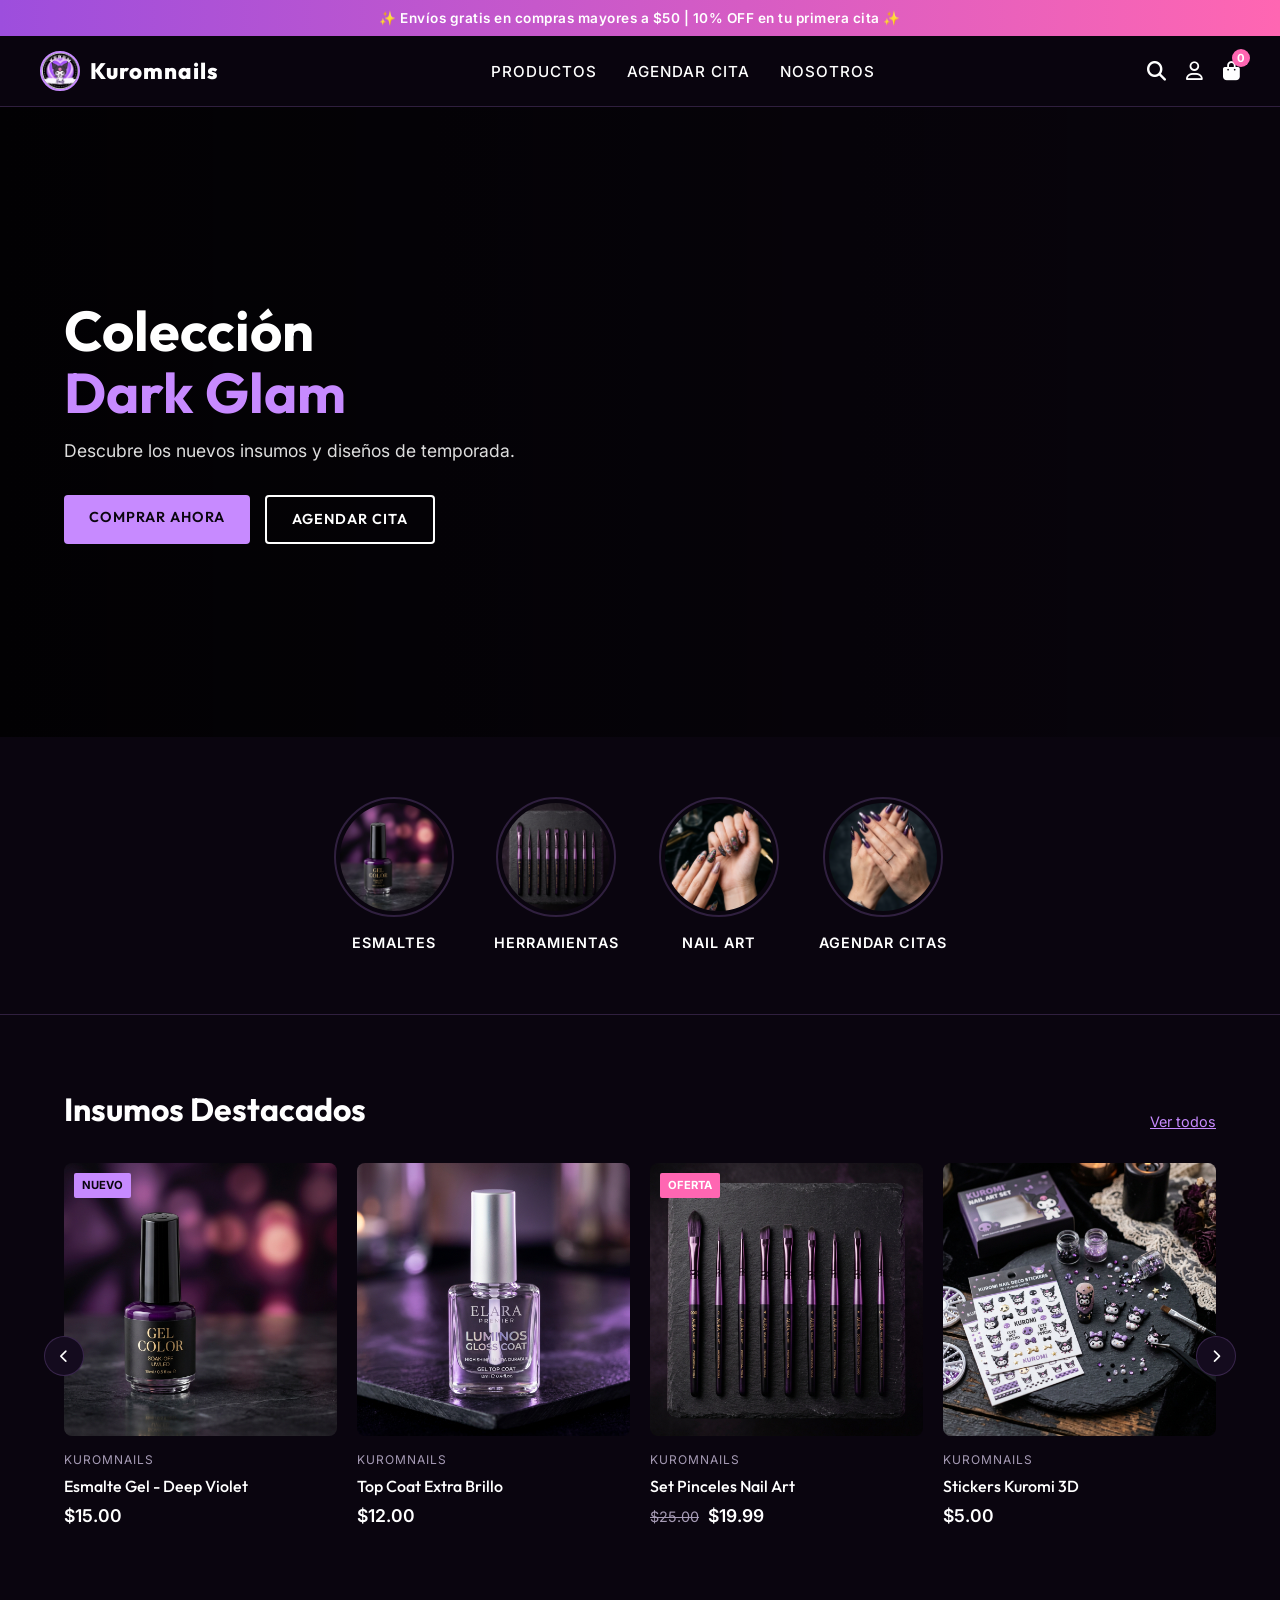
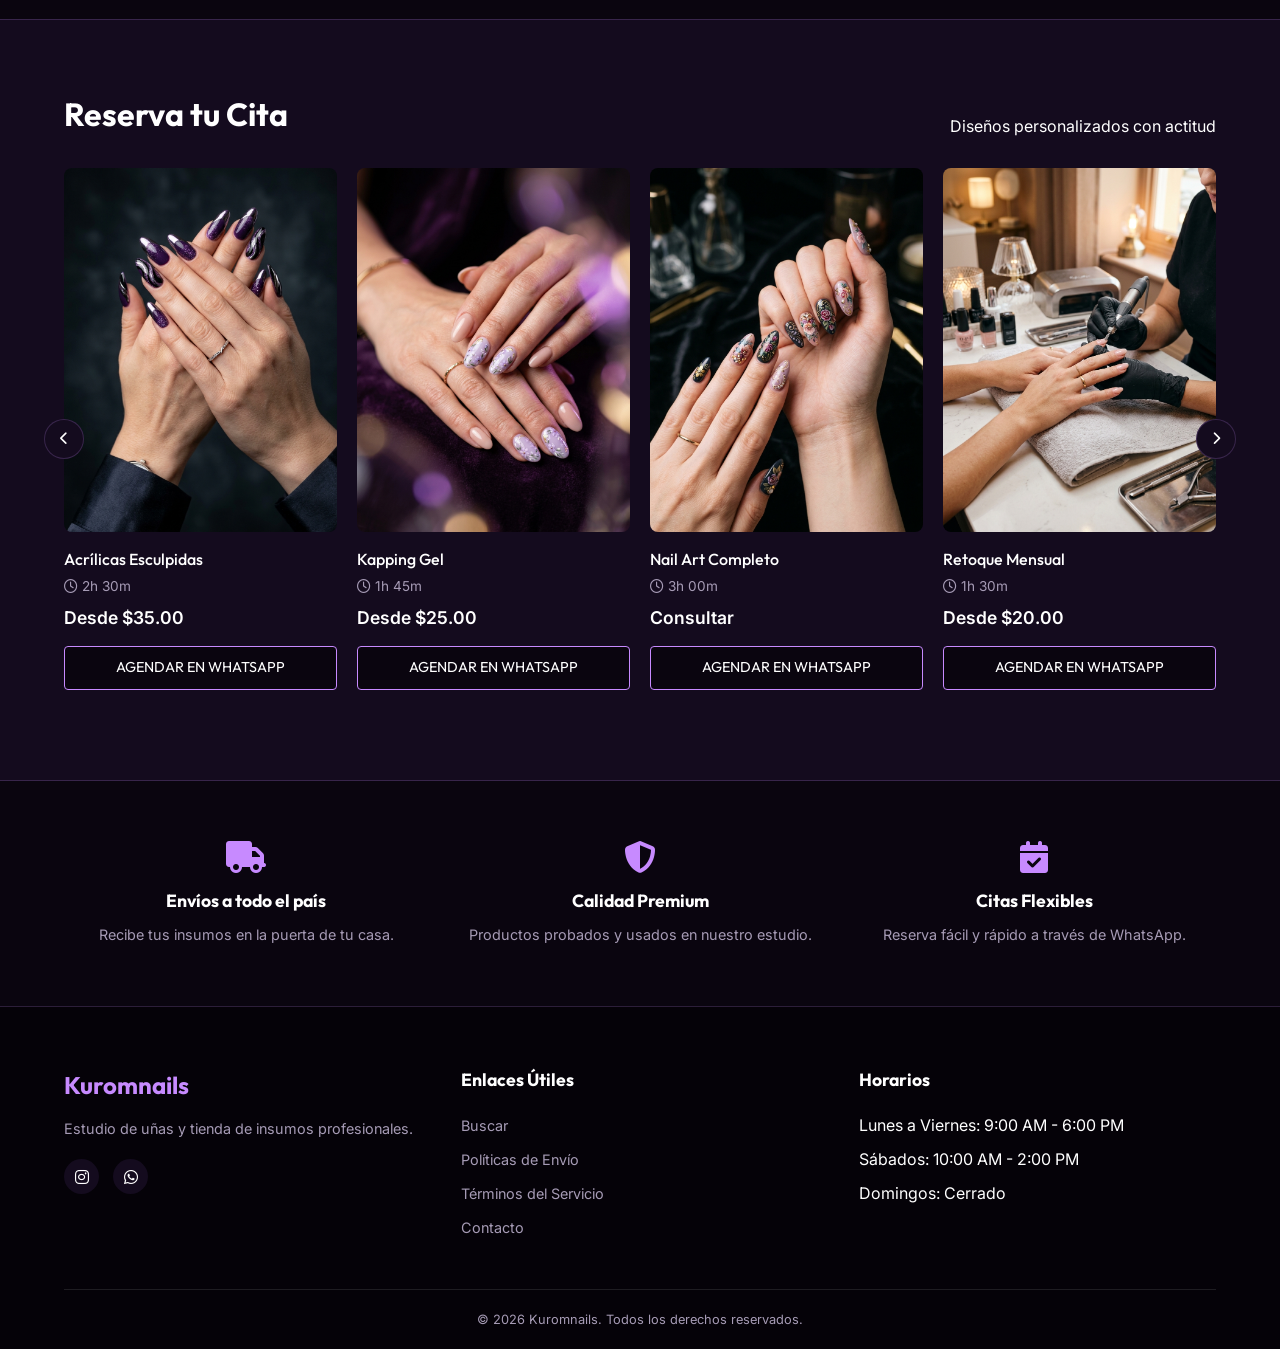
==== index.html @ 06664d61 "Overwrite with custom Kuromnails design" ====
<!DOCTYPE html>
<html lang="es">
<head>
    <meta charset="UTF-8">
    <meta name="viewport" content="width=device-width, initial-scale=1.0">
    <title>Kuromnails | Tienda y Citas</title>
    <link rel="stylesheet" href="styles.css">
    <link href="https://fonts.googleapis.com/css2?family=Outfit:wght@300;400;600;800&family=Inter:wght@400;500;700&display=swap" rel="stylesheet">
    <link rel="stylesheet" href="https://cdnjs.cloudflare.com/ajax/libs/font-awesome/6.4.0/css/all.min.css">
</head>
<body>
    <!-- Announcement Bar -->
    <div class="announcement-bar">
        <p>✨ Envíos gratis en compras mayores a $50 | 10% OFF en tu primera cita ✨</p>
    </div>

    <!-- Header -->
    <header class="ecommerce-header">
        <div class="header-left">
            <div class="menu-toggle"><i class="fas fa-bars"></i></div>
            <div class="logo-container">
                <img src="assets/logo.jpg" alt="Kuromnails Logo" class="logo-img" onerror="this.src='https://placehold.co/100x100/b677ff/000000?text=K'">
                <span class="logo-text">Kuromnails</span>
            </div>
        </div>
        
        <nav class="main-nav">
            <ul class="nav-links">
                <li><a href="index.html#productos">Productos</a></li>
                <li><a href="index.html#citas">Agendar Cita</a></li>
                <li><a href="nosotros.html">Nosotros</a></li>
            </ul>
        </nav>

        <div class="header-icons">
            <a href="#" class="icon-btn"><i class="fas fa-search"></i></a>
            <a href="#" class="icon-btn"><i class="far fa-user"></i></a>
            <a href="#" class="icon-btn cart-btn">
                <i class="fas fa-shopping-bag"></i>
                <span class="cart-count">0</span>
            </a>
        </div>
    </header>

    <!-- Hero Banner -->
    <section class="hero-banner">
        <div class="hero-content">
            <h1>Colección <br><span>Dark Glam</span></h1>
            <p>Descubre los nuevos insumos y diseños de temporada.</p>
            <div class="hero-actions">
                <a href="#productos" class="btn-primary">Comprar Ahora</a>
                <a href="#citas" class="btn-outline">Agendar Cita</a>
            </div>
        </div>
    </section>

    <!-- Categories Circles -->
    <section class="categories-section">
        <div class="categories-container">
            <div class="category-circle">
                <div class="img-wrapper">
                    <img src="assets/product_esmalte.jpg" alt="Esmaltes">
                </div>
                <span>Esmaltes</span>
            </div>
            <div class="category-circle">
                <div class="img-wrapper">
                    <img src="assets/product_pinceles.jpg" alt="Herramientas">
                </div>
                <span>Herramientas</span>
            </div>
            <div class="category-circle">
                <div class="img-wrapper">
                    <img src="assets/service_nailart.jpg" alt="Nail Art">
                </div>
                <span>Nail Art</span>
            </div>
            <div class="category-circle">
                <div class="img-wrapper">
                    <img src="assets/service_acrilicas.jpg" alt="Citas">
                </div>
                <span>Agendar Citas</span>
            </div>
        </div>
    </section>

    <!-- Products Carousel -->
    <section id="productos" class="product-section">
        <div class="section-header">
            <h2>Insumos Destacados</h2>
            <a href="#" class="view-all">Ver todos</a>
        </div>
        <div class="carousel-wrapper">
            <button class="carousel-btn prev-btn"><i class="fas fa-chevron-left"></i></button>
            <div class="product-carousel" id="prod-carousel">
                <!-- Product Card -->
                <div class="product-card">
                    <div class="product-img">
                        <span class="badge">Nuevo</span>
                        <img src="assets/product_esmalte.jpg" alt="Esmalte Gel Deep Violet">
                        <button class="quick-add"><i class="fas fa-plus"></i></button>
                    </div>
                    <div class="product-info">
                        <p class="vendor">Kuromnails</p>
                        <h3>Esmalte Gel - Deep Violet</h3>
                        <p class="price">$15.00</p>
                    </div>
                </div>
                <!-- Product Card -->
                <div class="product-card">
                    <div class="product-img">
                        <img src="assets/product_topcoat.jpg" alt="Top Coat Extra Brillo">
                        <button class="quick-add"><i class="fas fa-plus"></i></button>
                    </div>
                    <div class="product-info">
                        <p class="vendor">Kuromnails</p>
                        <h3>Top Coat Extra Brillo</h3>
                        <p class="price">$12.00</p>
                    </div>
                </div>
                <!-- Product Card -->
                <div class="product-card">
                    <div class="product-img">
                        <span class="badge sale">Oferta</span>
                        <img src="assets/product_pinceles.jpg" alt="Set Pinceles Nail Art">
                        <button class="quick-add"><i class="fas fa-plus"></i></button>
                    </div>
                    <div class="product-info">
                        <p class="vendor">Kuromnails</p>
                        <h3>Set Pinceles Nail Art</h3>
                        <p class="price"><span class="old-price">$25.00</span> $19.99</p>
                    </div>
                </div>
                <!-- Product Card -->
                <div class="product-card">
                    <div class="product-img">
                        <img src="assets/product_stickers.jpg" alt="Stickers Kuromi 3D">
                        <button class="quick-add"><i class="fas fa-plus"></i></button>
                    </div>
                    <div class="product-info">
                        <p class="vendor">Kuromnails</p>
                        <h3>Stickers Kuromi 3D</h3>
                        <p class="price">$5.00</p>
                    </div>
                </div>
            </div>
            <button class="carousel-btn next-btn"><i class="fas fa-chevron-right"></i></button>
        </div>
    </section>

    <!-- Appointments Carousel -->
    <section id="citas" class="product-section appointments">
        <div class="section-header">
            <h2>Reserva tu Cita</h2>
            <p>Diseños personalizados con actitud</p>
        </div>
        <div class="carousel-wrapper">
            <button class="carousel-btn prev-btn"><i class="fas fa-chevron-left"></i></button>
            <div class="product-carousel" id="appt-carousel">
                <!-- Appointment Card -->
                <div class="product-card appt-card">
                    <div class="product-img">
                        <img src="assets/service_acrilicas.jpg" alt="Acrílicas Esculpidas">
                    </div>
                    <div class="product-info">
                        <h3>Acrílicas Esculpidas</h3>
                        <p class="time"><i class="far fa-clock"></i> 2h 30m</p>
                        <p class="price">Desde $35.00</p>
                        <a href="https://wa.me/584124077501" target="_blank" class="btn-block">Agendar en WhatsApp</a>
                    </div>
                </div>
                <!-- Appointment Card -->
                <div class="product-card appt-card">
                    <div class="product-img">
                        <img src="assets/service_kapping.jpg" alt="Kapping Gel">
                    </div>
                    <div class="product-info">
                        <h3>Kapping Gel</h3>
                        <p class="time"><i class="far fa-clock"></i> 1h 45m</p>
                        <p class="price">Desde $25.00</p>
                        <a href="https://wa.me/584124077501" target="_blank" class="btn-block">Agendar en WhatsApp</a>
                    </div>
                </div>
                <!-- Appointment Card -->
                <div class="product-card appt-card">
                    <div class="product-img">
                        <img src="assets/service_nailart.jpg" alt="Nail Art Completo">
                    </div>
                    <div class="product-info">
                        <h3>Nail Art Completo</h3>
                        <p class="time"><i class="far fa-clock"></i> 3h 00m</p>
                        <p class="price">Consultar</p>
                        <a href="https://wa.me/584124077501" target="_blank" class="btn-block">Agendar en WhatsApp</a>
                    </div>
                </div>
                 <!-- Appointment Card -->
                 <div class="product-card appt-card">
                    <div class="product-img">
                        <img src="assets/service_retoque.jpg" alt="Retoque Mensual">
                    </div>
                    <div class="product-info">
                        <h3>Retoque Mensual</h3>
                        <p class="time"><i class="far fa-clock"></i> 1h 30m</p>
                        <p class="price">Desde $20.00</p>
                        <a href="https://wa.me/584124077501" target="_blank" class="btn-block">Agendar en WhatsApp</a>
                    </div>
                </div>
            </div>
            <button class="carousel-btn next-btn"><i class="fas fa-chevron-right"></i></button>
        </div>
    </section>

    <!-- Info Banner -->
    <section id="nosotros" class="info-banner">
        <div class="info-container">
            <div class="info-box">
                <i class="fas fa-truck"></i>
                <h3>Envíos a todo el país</h3>
                <p>Recibe tus insumos en la puerta de tu casa.</p>
            </div>
            <div class="info-box">
                <i class="fas fa-shield-alt"></i>
                <h3>Calidad Premium</h3>
                <p>Productos probados y usados en nuestro estudio.</p>
            </div>
            <div class="info-box">
                <i class="fas fa-calendar-check"></i>
                <h3>Citas Flexibles</h3>
                <p>Reserva fácil y rápido a través de WhatsApp.</p>
            </div>
        </div>
    </section>

    <!-- Footer -->
    <footer class="ecommerce-footer">
        <div class="footer-top">
            <div class="footer-brand">
                <h3>Kuromnails</h3>
                <p>Estudio de uñas y tienda de insumos profesionales.</p>
                <div class="social-icons">
                    <a href="https://www.instagram.com/kuromnails?igsh=YnVna3FvNjR5anVu" target="_blank"><i class="fab fa-instagram"></i></a>
                    <a href="https://wa.me/584124077501" target="_blank"><i class="fab fa-whatsapp"></i></a>
                </div>
            </div>
            <div class="footer-links">
                <h4>Enlaces Útiles</h4>
                <ul>
                    <li><a href="buscar.html">Buscar</a></li>
                    <li><a href="politicas.html">Políticas de Envío</a></li>
                    <li><a href="terminos.html">Términos del Servicio</a></li>
                    <li><a href="contacto.html">Contacto</a></li>
                </ul>
            </div>
            <div class="footer-links">
                <h4>Horarios</h4>
                <ul>
                    <li>Lunes a Viernes: 9:00 AM - 6:00 PM</li>
                    <li>Sábados: 10:00 AM - 2:00 PM</li>
                    <li>Domingos: Cerrado</li>
                </ul>
            </div>
        </div>
        <div class="footer-bottom">
            <p>&copy; 2026 Kuromnails. Todos los derechos reservados.</p>
        </div>
    </footer>

    <script src="script.js"></script>
</body>
</html>
---- styles.css ----
:root {
    --bg-dark: #0a050f;
    --bg-surface: #140b1e;
    --primary-purple: #c78aff;
    --secondary-purple: #9d4edd;
    --accent-pink: #ff66b2;
    --text-light: #ffffff;
    --text-muted: #a69bb5;
    --border-color: rgba(199, 138, 255, 0.2);
}

* { margin: 0; padding: 0; box-sizing: border-box; }

body {
    font-family: 'Inter', sans-serif;
    background-color: var(--bg-dark);
    color: var(--text-light);
    line-height: 1.5;
}

h1, h2, h3, h4, .logo-text, .btn-primary, .btn-outline, .btn-block {
    font-family: 'Outfit', sans-serif;
}

a { text-decoration: none; color: inherit; }

/* Announcement Bar */
.announcement-bar {
    background: linear-gradient(90deg, var(--secondary-purple), var(--accent-pink));
    color: white;
    text-align: center;
    padding: 8px 10px;
    font-size: 0.85rem;
    font-weight: 600;
    letter-spacing: 0.5px;
}

/* Header */
.ecommerce-header {
    display: flex;
    justify-content: space-between;
    align-items: center;
    padding: 15px 40px;
    background-color: rgba(10, 5, 15, 0.95);
    border-bottom: 1px solid var(--border-color);
    position: sticky;
    top: 0;
    z-index: 1000;
    backdrop-filter: blur(10px);
}

.header-left {
    display: flex;
    align-items: center;
    gap: 15px;
}

.menu-toggle {
    display: none;
    font-size: 1.2rem;
    cursor: pointer;
}

.logo-container {
    display: flex;
    align-items: center;
    gap: 10px;
}

.logo-img {
    width: 40px;
    height: 40px;
    border-radius: 50%;
    border: 2px solid var(--primary-purple);
}

.logo-text {
    font-size: 1.4rem;
    font-weight: 800;
    letter-spacing: 1px;
}

.main-nav .nav-links {
    display: flex;
    list-style: none;
    gap: 30px;
}

.nav-links a {
    font-size: 0.95rem;
    font-weight: 500;
    text-transform: uppercase;
    letter-spacing: 1px;
    transition: color 0.3s;
}

.nav-links a:hover {
    color: var(--primary-purple);
}

.header-icons {
    display: flex;
    gap: 20px;
}

.icon-btn {
    font-size: 1.2rem;
    position: relative;
    transition: color 0.3s;
}

.icon-btn:hover { color: var(--primary-purple); }

.cart-btn .cart-count {
    position: absolute;
    top: -8px;
    right: -10px;
    background-color: var(--accent-pink);
    color: white;
    font-size: 0.7rem;
    font-weight: bold;
    width: 18px;
    height: 18px;
    border-radius: 50%;
    display: flex;
    align-items: center;
    justify-content: center;
}

/* Hero Banner */
.hero-banner {
    height: 70vh;
    min-height: 500px;
    background: url('https://placehold.co/1920x1080/0f0a17/b677ff?text=Hero+Background') center/cover no-repeat;
    position: relative;
    display: flex;
    align-items: center;
    padding: 0 5%;
}

.hero-banner::before {
    content: '';
    position: absolute;
    inset: 0;
    background: linear-gradient(to right, rgba(0,0,0,0.8) 0%, rgba(0,0,0,0.2) 100%);
}

.hero-content {
    position: relative;
    z-index: 1;
    max-width: 500px;
}

.hero-content h1 {
    font-size: 3.5rem;
    line-height: 1.1;
    margin-bottom: 15px;
}

.hero-content h1 span { color: var(--primary-purple); }

.hero-content p {
    font-size: 1.1rem;
    color: #ddd;
    margin-bottom: 30px;
}

.hero-actions {
    display: flex;
    gap: 15px;
}

.btn-primary, .btn-outline {
    padding: 12px 25px;
    border-radius: 4px;
    font-weight: 600;
    text-transform: uppercase;
    letter-spacing: 1px;
    font-size: 0.9rem;
    transition: all 0.3s;
    cursor: pointer;
}

.btn-primary {
    background-color: var(--primary-purple);
    color: var(--bg-dark);
    border: none;
}

.btn-primary:hover { background-color: var(--text-light); }

.btn-outline {
    background-color: transparent;
    border: 2px solid var(--text-light);
    color: var(--text-light);
}

.btn-outline:hover {
    background-color: var(--text-light);
    color: var(--bg-dark);
}

/* Category Circles */
.categories-section {
    padding: 60px 20px;
    border-bottom: 1px solid var(--border-color);
}

.categories-container {
    display: flex;
    justify-content: center;
    gap: 40px;
    flex-wrap: wrap;
    max-width: 1200px;
    margin: 0 auto;
}

.category-circle {
    display: flex;
    flex-direction: column;
    align-items: center;
    gap: 15px;
    cursor: pointer;
    transition: transform 0.3s;
}

.category-circle:hover { transform: translateY(-5px); }

.category-circle .img-wrapper {
    width: 120px;
    height: 120px;
    border-radius: 50%;
    overflow: hidden;
    border: 2px solid var(--border-color);
    padding: 4px;
}

.category-circle img {
    width: 100%;
    height: 100%;
    object-fit: cover;
    border-radius: 50%;
}

.category-circle span {
    font-weight: 600;
    font-size: 0.9rem;
    text-transform: uppercase;
    letter-spacing: 1px;
}

/* Product Section (Carousel) */
.product-section {
    padding: 70px 5%;
    max-width: 1400px;
    margin: 0 auto;
}

.section-header {
    display: flex;
    justify-content: space-between;
    align-items: flex-end;
    margin-bottom: 30px;
}

.section-header h2 {
    font-size: 2rem;
    font-weight: 700;
}

.section-header .view-all {
    text-decoration: underline;
    font-size: 0.9rem;
    color: var(--primary-purple);
}

.carousel-wrapper {
    position: relative;
    display: flex;
    align-items: center;
}

.carousel-btn {
    background: var(--bg-surface);
    border: 1px solid var(--border-color);
    color: white;
    width: 40px;
    height: 40px;
    border-radius: 50%;
    display: flex;
    align-items: center;
    justify-content: center;
    cursor: pointer;
    position: absolute;
    z-index: 10;
    transition: all 0.3s;
}

.carousel-btn:hover { background: var(--primary-purple); }
.prev-btn { left: -20px; }
.next-btn { right: -20px; }

.product-carousel {
    display: flex;
    overflow-x: auto;
    scroll-behavior: smooth;
    gap: 20px;
    padding-bottom: 20px;
    scrollbar-width: none;
}
.product-carousel::-webkit-scrollbar { display: none; }

.product-card {
    flex: 0 0 calc(25% - 15px);
    min-width: 250px;
    display: flex;
    flex-direction: column;
}

.product-img {
    position: relative;
    background-color: var(--bg-surface);
    border-radius: 8px;
    overflow: hidden;
    aspect-ratio: 1;
    margin-bottom: 15px;
}

.product-img img {
    width: 100%;
    height: 100%;
    object-fit: cover;
    transition: transform 0.5s;
}

.product-card:hover .product-img img { transform: scale(1.05); }

.badge {
    position: absolute;
    top: 10px;
    left: 10px;
    background: var(--primary-purple);
    color: var(--bg-dark);
    padding: 4px 8px;
    font-size: 0.7rem;
    font-weight: bold;
    text-transform: uppercase;
    border-radius: 2px;
    z-index: 2;
}
.badge.sale { background: var(--accent-pink); color: white; }

.quick-add {
    position: absolute;
    bottom: 10px;
    right: 10px;
    width: 35px;
    height: 35px;
    border-radius: 50%;
    border: none;
    background: white;
    color: black;
    font-size: 1rem;
    cursor: pointer;
    opacity: 0;
    transform: translateY(10px);
    transition: all 0.3s;
}

.product-card:hover .quick-add {
    opacity: 1;
    transform: translateY(0);
}

.quick-add:hover { background: var(--primary-purple); color: white; }

.product-info h3 {
    font-size: 1rem;
    font-weight: 500;
    margin-bottom: 5px;
}

.product-info .vendor {
    font-size: 0.75rem;
    color: var(--text-muted);
    text-transform: uppercase;
    letter-spacing: 1px;
    margin-bottom: 5px;
}

.product-info .price {
    font-weight: 600;
    font-size: 1.1rem;
}

.old-price {
    text-decoration: line-through;
    color: var(--text-muted);
    font-size: 0.9rem;
    margin-right: 5px;
    font-weight: normal;
}

/* Appointments Special Card */
.appointments {
    background-color: var(--bg-surface);
    border-top: 1px solid var(--border-color);
    border-bottom: 1px solid var(--border-color);
}

.appt-card .product-img { aspect-ratio: 3/4; }
.appt-card .time { font-size: 0.85rem; color: var(--text-muted); margin-bottom: 8px; }
.btn-block {
    display: block;
    width: 100%;
    text-align: center;
    background: var(--bg-dark);
    border: 1px solid var(--primary-purple);
    color: var(--text-light);
    padding: 10px;
    margin-top: 15px;
    border-radius: 4px;
    font-size: 0.9rem;
    text-transform: uppercase;
    transition: all 0.3s;
}
.btn-block:hover { background: var(--primary-purple); color: var(--bg-dark); }

/* Info Banner */
.info-banner {
    padding: 60px 5%;
}

.info-container {
    display: flex;
    justify-content: space-between;
    max-width: 1200px;
    margin: 0 auto;
    flex-wrap: wrap;
    gap: 30px;
}

.info-box {
    flex: 1;
    min-width: 250px;
    text-align: center;
}

.info-box i {
    font-size: 2rem;
    color: var(--primary-purple);
    margin-bottom: 15px;
}

.info-box h3 { font-size: 1.1rem; margin-bottom: 10px; }
.info-box p { color: var(--text-muted); font-size: 0.9rem; }

/* Footer */
.ecommerce-footer {
    background-color: #050208;
    padding: 60px 5% 20px;
    border-top: 1px solid var(--border-color);
}

.footer-top {
    display: flex;
    justify-content: space-between;
    flex-wrap: wrap;
    gap: 40px;
    max-width: 1400px;
    margin: 0 auto 40px;
}

.footer-brand { flex: 1; min-width: 250px; }
.footer-brand h3 { font-size: 1.5rem; color: var(--primary-purple); margin-bottom: 15px; }
.footer-brand p { color: var(--text-muted); font-size: 0.9rem; margin-bottom: 20px; }

.social-icons a {
    display: inline-flex;
    align-items: center;
    justify-content: center;
    width: 35px;
    height: 35px;
    border-radius: 50%;
    background: var(--bg-surface);
    margin-right: 10px;
    transition: background 0.3s;
}
.social-icons a:hover { background: var(--primary-purple); color: #000; }

.footer-links { flex: 1; min-width: 200px; }
.footer-links h4, .footer-newsletter h4 {
    font-size: 1.1rem;
    margin-bottom: 20px;
}
.footer-links ul { list-style: none; }
.footer-links li { margin-bottom: 10px; }
.footer-links a { color: var(--text-muted); font-size: 0.9rem; transition: color 0.3s; }
.footer-links a:hover { color: var(--primary-purple); }

.footer-newsletter { flex: 1; min-width: 300px; }
.footer-newsletter p { color: var(--text-muted); font-size: 0.9rem; margin-bottom: 15px; }

.newsletter-form {
    display: flex;
    border-bottom: 1px solid var(--text-muted);
    padding-bottom: 5px;
}
.newsletter-form input {
    background: transparent;
    border: none;
    color: white;
    flex: 1;
    outline: none;
}
.newsletter-form button {
    background: transparent;
    border: none;
    color: var(--text-light);
    cursor: pointer;
}

.footer-bottom {
    text-align: center;
    color: var(--text-muted);
    font-size: 0.8rem;
    padding-top: 20px;
    border-top: 1px solid rgba(255,255,255,0.1);
}

/* Responsive */
@media (max-width: 900px) {
    .main-nav { display: none; }
    .menu-toggle { display: block; }
    .header-left { gap: 20px; }
    .product-card { flex: 0 0 calc(50% - 10px); }
    .hero-content h1 { font-size: 2.5rem; }
    .category-circle .img-wrapper { width: 90px; height: 90px; }
}
@media (max-width: 500px) {
    .product-card { flex: 0 0 80%; }
}
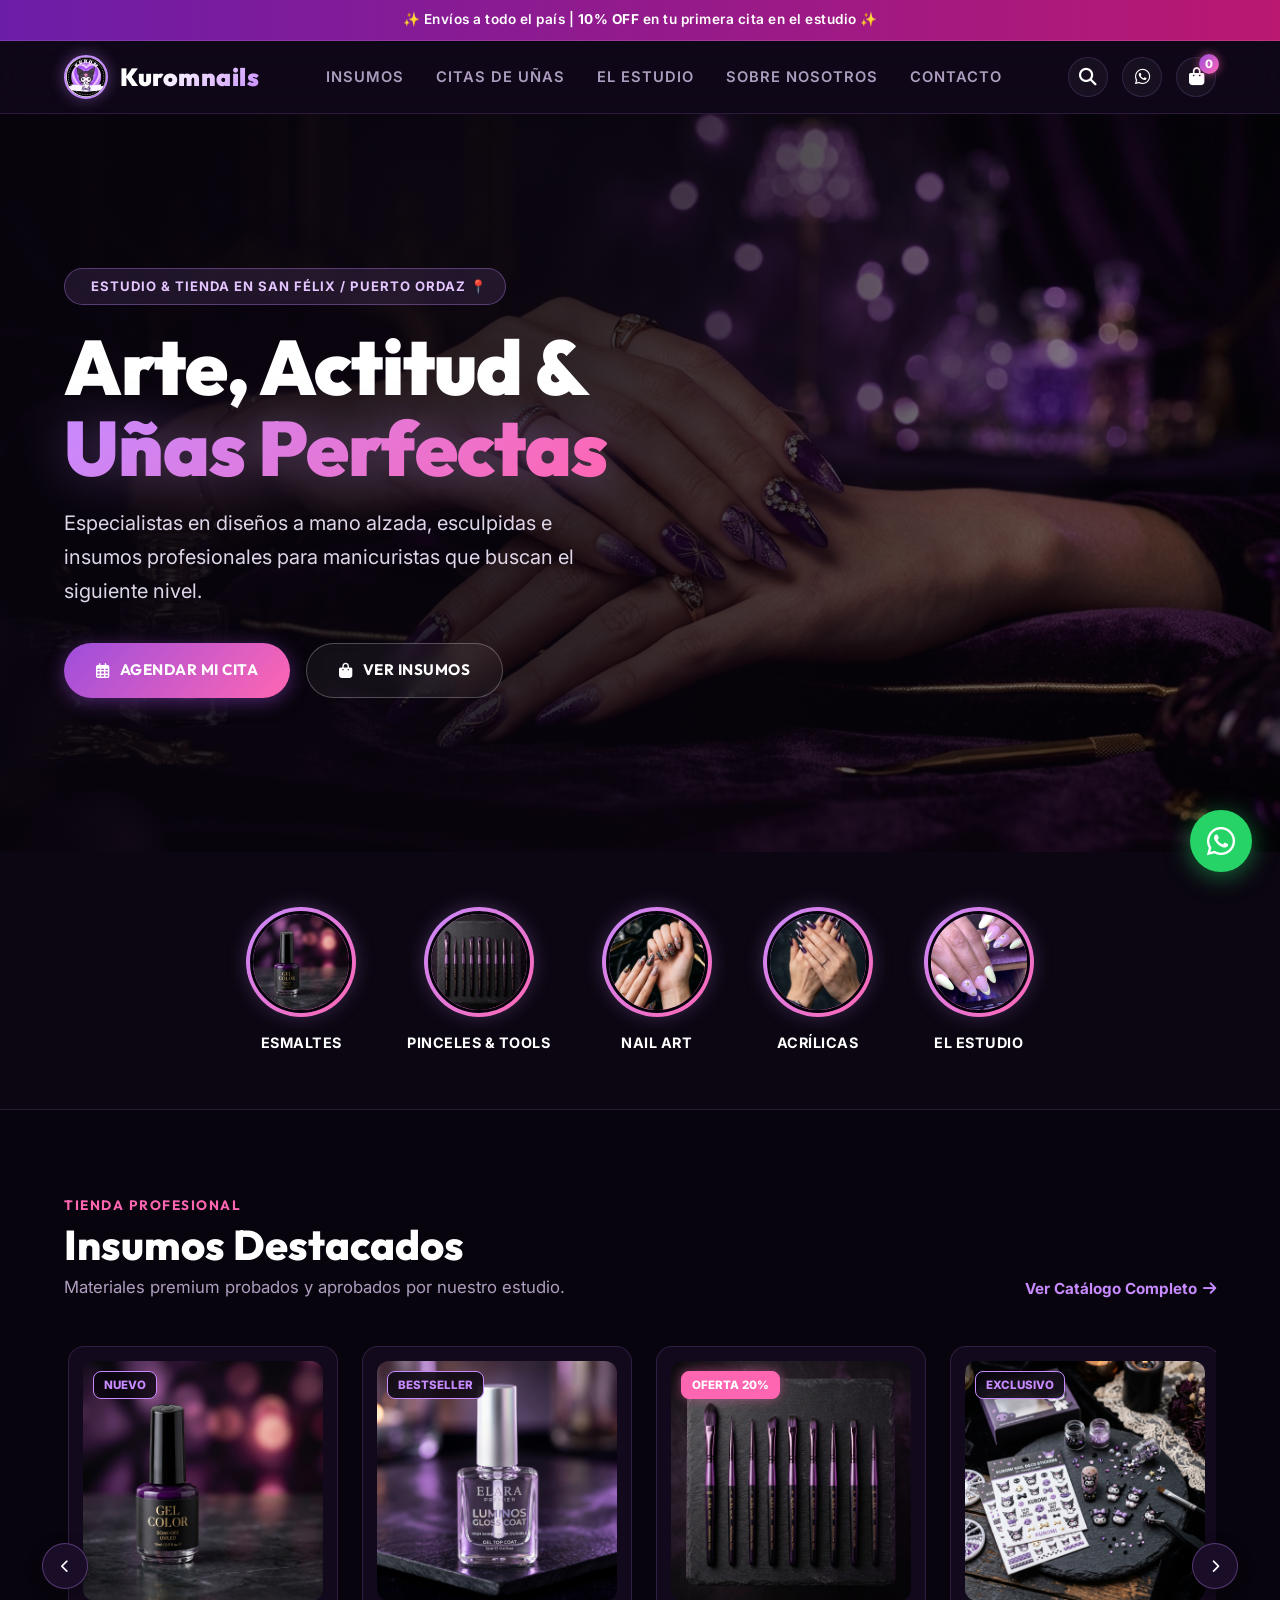
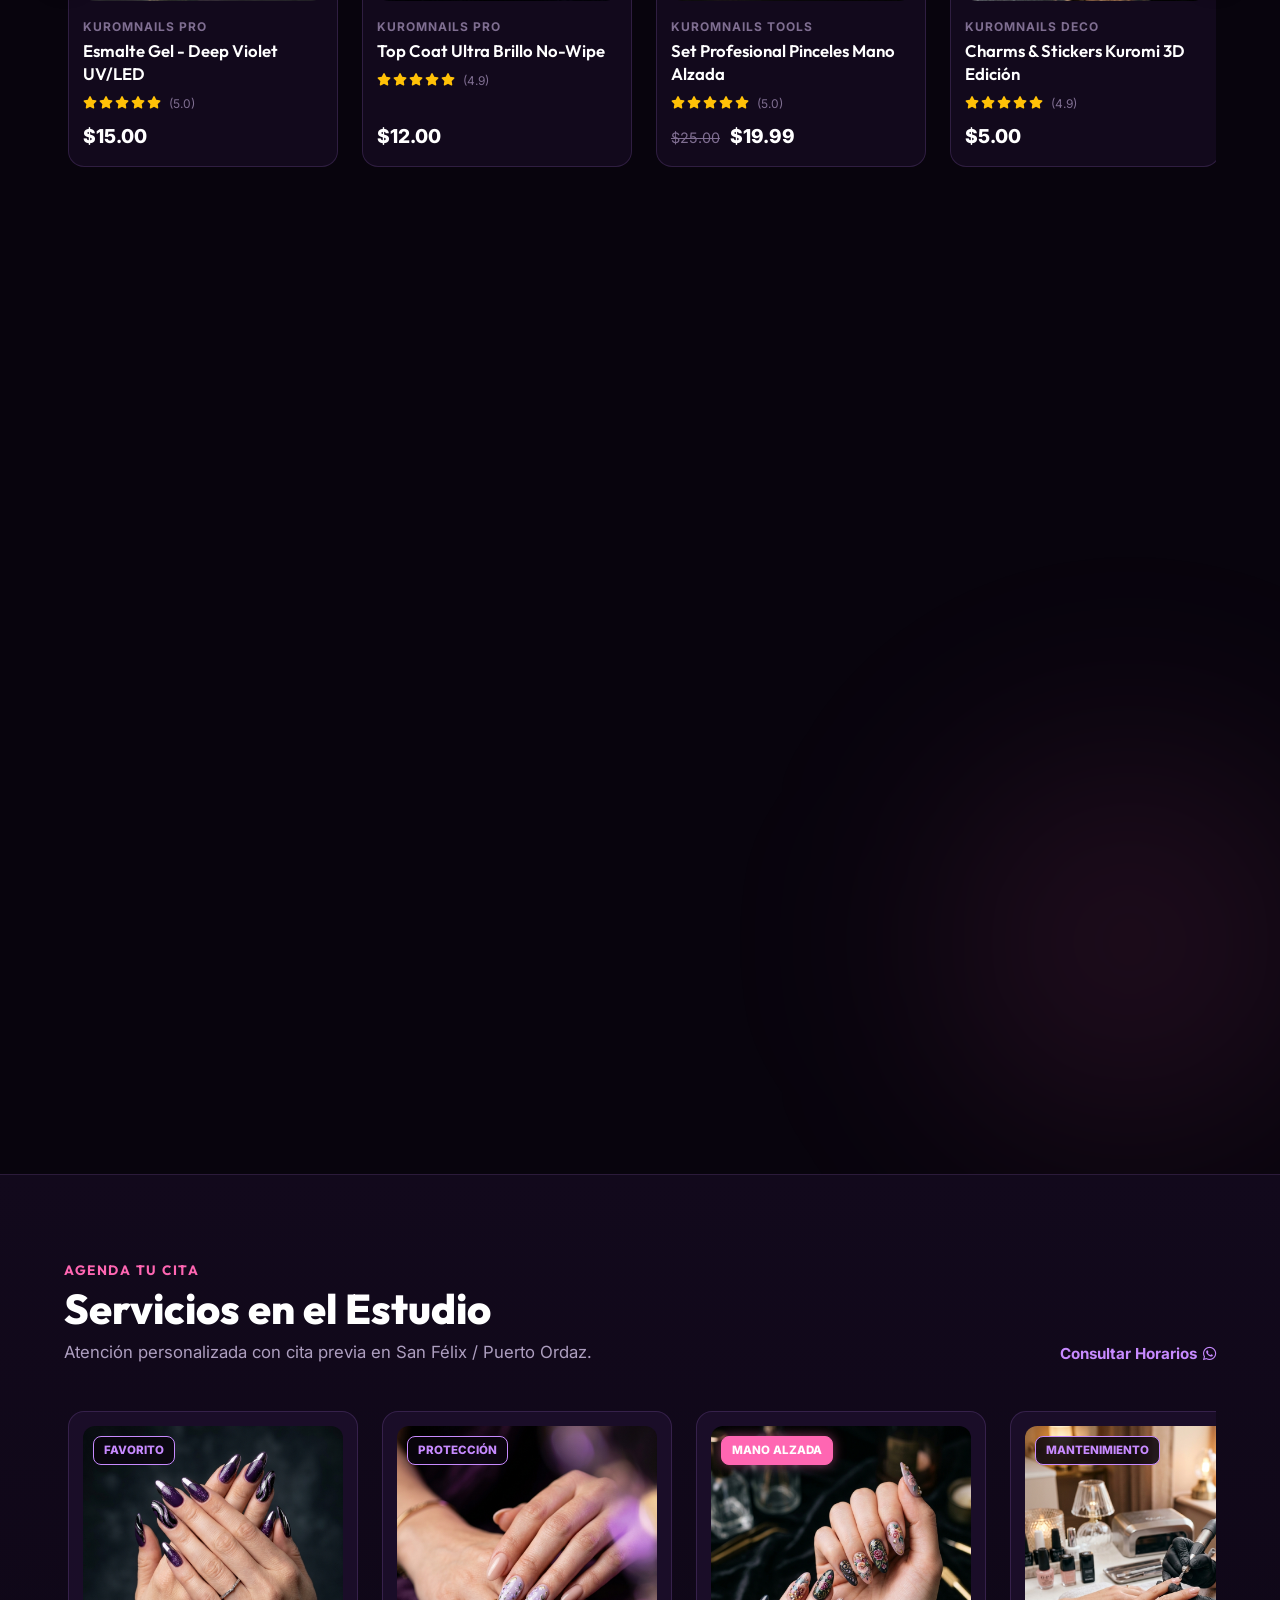
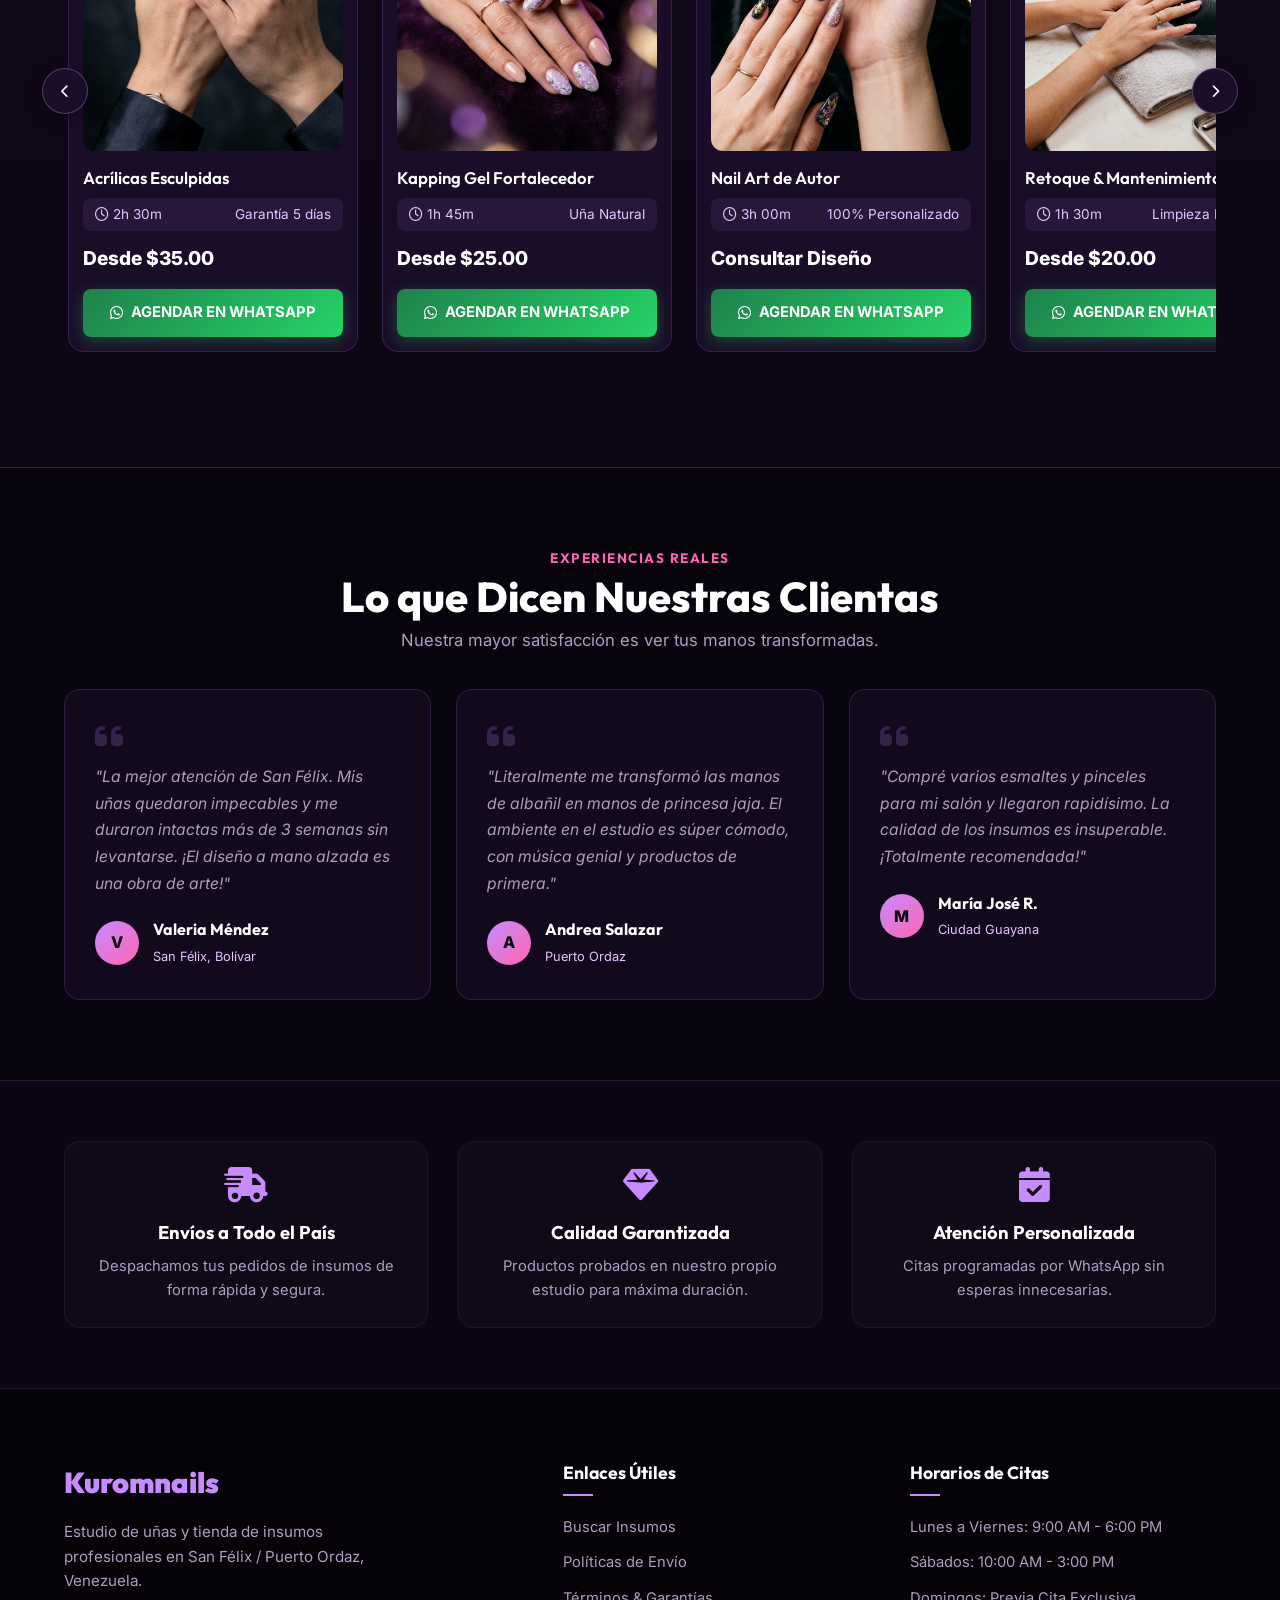
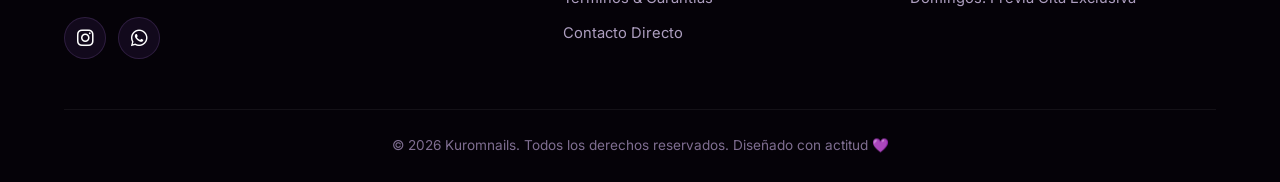
==== commit 1367a137: "feat: apply web-design-pro aesthetic redesign" ====
--- a/index.html
+++ b/index.html
@@ -3,230 +3,421 @@
 <head>
     <meta charset="UTF-8">
     <meta name="viewport" content="width=device-width, initial-scale=1.0">
-    <title>Kuromnails | Tienda y Citas</title>
+    <title>Kuromnails | Estudio de Uñas & Tienda de Insumos</title>
+    <meta name="description" content="Estudio de uñas profesional y tienda de insumos en San Félix / Puerto Ordaz. Diseños a mano alzada, acrílicas, kapping y más.">
     <link rel="stylesheet" href="styles.css">
-    <link href="https://fonts.googleapis.com/css2?family=Outfit:wght@300;400;600;800&family=Inter:wght@400;500;700&display=swap" rel="stylesheet">
+    <link rel="preconnect" href="https://fonts.googleapis.com">
+    <link rel="preconnect" href="https://fonts.gstatic.com" crossorigin>
+    <link href="https://fonts.googleapis.com/css2?family=Outfit:wght@300;400;600;700;800;900&family=Inter:wght@400;500;600;700&display=swap" rel="stylesheet">
     <link rel="stylesheet" href="https://cdnjs.cloudflare.com/ajax/libs/font-awesome/6.4.0/css/all.min.css">
 </head>
 <body>
+
+    <!-- Luces Ambientales -->
+    <div class="ambient-glow-1"></div>
+    <div class="ambient-glow-2"></div>
+
     <!-- Announcement Bar -->
     <div class="announcement-bar">
-        <p>✨ Envíos gratis en compras mayores a $50 | 10% OFF en tu primera cita ✨</p>
+        <span>✨ Envíos a todo el país | <strong>10% OFF</strong> en tu primera cita en el estudio ✨</span>
     </div>
 
     <!-- Header -->
     <header class="ecommerce-header">
         <div class="header-left">
-            <div class="menu-toggle"><i class="fas fa-bars"></i></div>
+            <div class="menu-toggle" id="menu-toggle" aria-label="Abrir menú">
+                <i class="fas fa-bars"></i>
+            </div>
             <div class="logo-container">
-                <img src="assets/logo.jpg" alt="Kuromnails Logo" class="logo-img" onerror="this.src='https://placehold.co/100x100/b677ff/000000?text=K'">
-                <span class="logo-text">Kuromnails</span>
+                <a href="index.html" style="display:flex;align-items:center;gap:12px;">
+                    <img src="assets/logo.jpg" alt="Kuromnails Logo" class="logo-img" onerror="this.src='https://placehold.co/100x100/b677ff/000000?text=K'">
+                    <span class="logo-text">Kuromnails</span>
+                </a>
             </div>
         </div>
         
-        <nav class="main-nav">
+        <nav class="main-nav" id="main-nav">
             <ul class="nav-links">
-                <li><a href="index.html#productos">Productos</a></li>
-                <li><a href="index.html#citas">Agendar Cita</a></li>
-                <li><a href="nosotros.html">Nosotros</a></li>
+                <li><a href="#productos">Insumos</a></li>
+                <li><a href="#citas">Citas de Uñas</a></li>
+                <li><a href="#experiencia">El Estudio</a></li>
+                <li><a href="nosotros.html">Sobre Nosotros</a></li>
+                <li><a href="contacto.html">Contacto</a></li>
             </ul>
         </nav>
 
         <div class="header-icons">
-            <a href="#" class="icon-btn"><i class="fas fa-search"></i></a>
-            <a href="#" class="icon-btn"><i class="far fa-user"></i></a>
-            <a href="#" class="icon-btn cart-btn">
+            <a href="buscar.html" class="icon-btn" title="Buscar"><i class="fas fa-search"></i></a>
+            <a href="https://wa.me/584124077501" target="_blank" class="icon-btn" title="WhatsApp"><i class="fab fa-whatsapp"></i></a>
+            <a href="#productos" class="icon-btn cart-btn" title="Carrito">
                 <i class="fas fa-shopping-bag"></i>
-                <span class="cart-count">0</span>
+                <span class="cart-count" id="cart-count">0</span>
             </a>
         </div>
     </header>
 
     <!-- Hero Banner -->
     <section class="hero-banner">
-        <div class="hero-content">
-            <h1>Colección <br><span>Dark Glam</span></h1>
-            <p>Descubre los nuevos insumos y diseños de temporada.</p>
+        <div class="hero-content reveal">
+            <div class="hero-badge">
+                <i class="fas fa-sparkles"></i> Estudio & Tienda en San Félix / Puerto Ordaz 📍
+            </div>
+            <h1>Arte, Actitud & <span>Uñas Perfectas</span></h1>
+            <p>Especialistas en diseños a mano alzada, esculpidas e insumos profesionales para manicuristas que buscan el siguiente nivel.</p>
             <div class="hero-actions">
-                <a href="#productos" class="btn-primary">Comprar Ahora</a>
-                <a href="#citas" class="btn-outline">Agendar Cita</a>
-            </div>
-        </div>
-    </section>
-
-    <!-- Categories Circles -->
+                <a href="#citas" class="btn btn-primary"><i class="far fa-calendar-alt"></i> Agendar mi Cita</a>
+                <a href="#productos" class="btn btn-outline"><i class="fas fa-shopping-bag"></i> Ver Insumos</a>
+            </div>
+        </div>
+    </section>
+
+    <!-- Categories Circles (Stories Style) -->
     <section class="categories-section">
         <div class="categories-container">
-            <div class="category-circle">
+            <a href="#productos" class="category-circle reveal">
                 <div class="img-wrapper">
                     <img src="assets/product_esmalte.jpg" alt="Esmaltes">
                 </div>
                 <span>Esmaltes</span>
-            </div>
-            <div class="category-circle">
+            </a>
+            <a href="#productos" class="category-circle reveal">
                 <div class="img-wrapper">
                     <img src="assets/product_pinceles.jpg" alt="Herramientas">
                 </div>
-                <span>Herramientas</span>
-            </div>
-            <div class="category-circle">
+                <span>Pinceles & Tools</span>
+            </a>
+            <a href="#citas" class="category-circle reveal">
                 <div class="img-wrapper">
                     <img src="assets/service_nailart.jpg" alt="Nail Art">
                 </div>
                 <span>Nail Art</span>
-            </div>
-            <div class="category-circle">
+            </a>
+            <a href="#citas" class="category-circle reveal">
                 <div class="img-wrapper">
-                    <img src="assets/service_acrilicas.jpg" alt="Citas">
-                </div>
-                <span>Agendar Citas</span>
-            </div>
-        </div>
-    </section>
-
-    <!-- Products Carousel -->
+                    <img src="assets/service_acrilicas.jpg" alt="Acrílicas">
+                </div>
+                <span>Acrílicas</span>
+            </a>
+            <a href="nosotros.html" class="category-circle reveal">
+                <div class="img-wrapper">
+                    <img src="assets/photo1.jpg" alt="El Estudio" onerror="this.src='assets/service_kapping.jpg'">
+                </div>
+                <span>El Estudio</span>
+            </a>
+        </div>
+    </section>
+
+    <!-- Products Carousel (Insumos) -->
     <section id="productos" class="product-section">
-        <div class="section-header">
-            <h2>Insumos Destacados</h2>
-            <a href="#" class="view-all">Ver todos</a>
-        </div>
+        <div class="section-header reveal">
+            <div class="section-header-text">
+                <span class="section-tag">Tienda Profesional</span>
+                <h2>Insumos Destacados</h2>
+                <p>Materiales premium probados y aprobados por nuestro estudio.</p>
+            </div>
+            <a href="https://wa.me/584124077501?text=Hola!%20Deseo%20ver%20el%20cat%C3%A1logo%20completo%20de%20insumos" target="_blank" class="view-all">
+                Ver Catálogo Completo <i class="fas fa-arrow-right"></i>
+            </a>
+        </div>
+
         <div class="carousel-wrapper">
-            <button class="carousel-btn prev-btn"><i class="fas fa-chevron-left"></i></button>
+            <button class="carousel-btn prev-btn" aria-label="Anterior"><i class="fas fa-chevron-left"></i></button>
             <div class="product-carousel" id="prod-carousel">
-                <!-- Product Card -->
-                <div class="product-card">
+                <!-- Product Card 1 -->
+                <div class="product-card reveal">
                     <div class="product-img">
                         <span class="badge">Nuevo</span>
                         <img src="assets/product_esmalte.jpg" alt="Esmalte Gel Deep Violet">
-                        <button class="quick-add"><i class="fas fa-plus"></i></button>
-                    </div>
-                    <div class="product-info">
-                        <p class="vendor">Kuromnails</p>
-                        <h3>Esmalte Gel - Deep Violet</h3>
+                        <button class="quick-add" title="Añadir al carrito"><i class="fas fa-plus"></i></button>
+                    </div>
+                    <div class="product-info">
+                        <span class="vendor">Kuromnails Pro</span>
+                        <h3>Esmalte Gel - Deep Violet UV/LED</h3>
+                        <div class="rating-stars">
+                            <i class="fas fa-star"></i><i class="fas fa-star"></i><i class="fas fa-star"></i><i class="fas fa-star"></i><i class="fas fa-star"></i>
+                            <span>(5.0)</span>
+                        </div>
                         <p class="price">$15.00</p>
                     </div>
                 </div>
-                <!-- Product Card -->
-                <div class="product-card">
-                    <div class="product-img">
+
+                <!-- Product Card 2 -->
+                <div class="product-card reveal">
+                    <div class="product-img">
+                        <span class="badge">Bestseller</span>
                         <img src="assets/product_topcoat.jpg" alt="Top Coat Extra Brillo">
-                        <button class="quick-add"><i class="fas fa-plus"></i></button>
-                    </div>
-                    <div class="product-info">
-                        <p class="vendor">Kuromnails</p>
-                        <h3>Top Coat Extra Brillo</h3>
+                        <button class="quick-add" title="Añadir al carrito"><i class="fas fa-plus"></i></button>
+                    </div>
+                    <div class="product-info">
+                        <span class="vendor">Kuromnails Pro</span>
+                        <h3>Top Coat Ultra Brillo No-Wipe</h3>
+                        <div class="rating-stars">
+                            <i class="fas fa-star"></i><i class="fas fa-star"></i><i class="fas fa-star"></i><i class="fas fa-star"></i><i class="fas fa-star"></i>
+                            <span>(4.9)</span>
+                        </div>
                         <p class="price">$12.00</p>
                     </div>
                 </div>
-                <!-- Product Card -->
-                <div class="product-card">
-                    <div class="product-img">
-                        <span class="badge sale">Oferta</span>
+
+                <!-- Product Card 3 -->
+                <div class="product-card reveal">
+                    <div class="product-img">
+                        <span class="badge sale">Oferta 20%</span>
                         <img src="assets/product_pinceles.jpg" alt="Set Pinceles Nail Art">
-                        <button class="quick-add"><i class="fas fa-plus"></i></button>
-                    </div>
-                    <div class="product-info">
-                        <p class="vendor">Kuromnails</p>
-                        <h3>Set Pinceles Nail Art</h3>
+                        <button class="quick-add" title="Añadir al carrito"><i class="fas fa-plus"></i></button>
+                    </div>
+                    <div class="product-info">
+                        <span class="vendor">Kuromnails Tools</span>
+                        <h3>Set Profesional Pinceles Mano Alzada</h3>
+                        <div class="rating-stars">
+                            <i class="fas fa-star"></i><i class="fas fa-star"></i><i class="fas fa-star"></i><i class="fas fa-star"></i><i class="fas fa-star"></i>
+                            <span>(5.0)</span>
+                        </div>
                         <p class="price"><span class="old-price">$25.00</span> $19.99</p>
                     </div>
                 </div>
-                <!-- Product Card -->
-                <div class="product-card">
-                    <div class="product-img">
+
+                <!-- Product Card 4 -->
+                <div class="product-card reveal">
+                    <div class="product-img">
+                        <span class="badge">Exclusivo</span>
                         <img src="assets/product_stickers.jpg" alt="Stickers Kuromi 3D">
-                        <button class="quick-add"><i class="fas fa-plus"></i></button>
-                    </div>
-                    <div class="product-info">
-                        <p class="vendor">Kuromnails</p>
-                        <h3>Stickers Kuromi 3D</h3>
+                        <button class="quick-add" title="Añadir al carrito"><i class="fas fa-plus"></i></button>
+                    </div>
+                    <div class="product-info">
+                        <span class="vendor">Kuromnails Deco</span>
+                        <h3>Charms & Stickers Kuromi 3D Edición</h3>
+                        <div class="rating-stars">
+                            <i class="fas fa-star"></i><i class="fas fa-star"></i><i class="fas fa-star"></i><i class="fas fa-star"></i><i class="fas fa-star"></i>
+                            <span>(4.9)</span>
+                        </div>
                         <p class="price">$5.00</p>
                     </div>
                 </div>
             </div>
-            <button class="carousel-btn next-btn"><i class="fas fa-chevron-right"></i></button>
-        </div>
-    </section>
-
-    <!-- Appointments Carousel -->
+            <button class="carousel-btn next-btn" aria-label="Siguiente"><i class="fas fa-chevron-right"></i></button>
+        </div>
+    </section>
+
+    <!-- Spotlight Bento Grid (Slogan, Identidad y Fotos Reales) -->
+    <section id="experiencia" class="spotlight-section">
+        <div class="bento-layout">
+            <!-- Tarjeta Principal del Slogan -->
+            <div class="bento-card bento-slogan-card reveal">
+                <span class="section-tag">Identidad & Actitud 💜</span>
+                <div class="slogan-highlight">
+                    "Transforma tus manos de Albañil 👷🏻‍♀️ en manos de <span>Princesa 👸✨</span>"
+                </div>
+                <p style="color: var(--text-muted); font-size: 1.05rem; line-height: 1.8;">
+                    En <strong>Kuromnailstudio</strong> no solo pintamos uñas; creamos piezas de autor. Ubicados en <strong>San Félix / Puerto Ordaz</strong>, cada diseño es realizado completamente a mano alzada para reflejar tu personalidad.
+                </p>
+                
+                <div class="bento-stats-grid">
+                    <div class="bento-stat">
+                        <div class="num">+500</div>
+                        <div class="lbl">Clientas Felices</div>
+                    </div>
+                    <div class="bento-stat">
+                        <div class="num">100%</div>
+                        <div class="lbl">Mano Alzada</div>
+                    </div>
+                    <div class="bento-stat">
+                        <div class="num">3+</div>
+                        <div class="lbl">Años Creando</div>
+                    </div>
+                    <div class="bento-stat">
+                        <div class="num">5/5 ⭐</div>
+                        <div class="lbl">Calificación Promedio</div>
+                    </div>
+                </div>
+
+                <div style="margin-top: 28px;">
+                    <a href="nosotros.html" class="btn btn-outline" style="font-size: 0.88rem;">
+                        Conocer más sobre el estudio <i class="fas fa-arrow-right"></i>
+                    </a>
+                </div>
+            </div>
+
+            <!-- Galería Mosaico de Trabajos Reales -->
+            <div class="bento-card bento-gallery-card reveal">
+                <div class="bento-photo-item">
+                    <img src="assets/photo1.jpg" alt="Uñas Kuromnails" onerror="this.src='assets/service_kapping.jpg'">
+                </div>
+                <div class="bento-photo-item">
+                    <img src="assets/photo2.jpg" alt="Uñas Kuromnails" onerror="this.src='assets/service_acrilicas.jpg'">
+                </div>
+                <div class="bento-photo-item">
+                    <img src="assets/photo3.jpg" alt="Uñas Kuromnails" onerror="this.src='assets/service_nailart.jpg'">
+                </div>
+                <div class="bento-photo-item">
+                    <img src="assets/photo4.jpg" alt="Uñas Kuromnails" onerror="this.src='assets/service_retoque.jpg'">
+                </div>
+            </div>
+        </div>
+    </section>
+
+    <!-- Appointments Carousel (Servicios de Uñas) -->
     <section id="citas" class="product-section appointments">
-        <div class="section-header">
-            <h2>Reserva tu Cita</h2>
-            <p>Diseños personalizados con actitud</p>
-        </div>
+        <div class="section-header reveal">
+            <div class="section-header-text">
+                <span class="section-tag">Agenda tu Cita</span>
+                <h2>Servicios en el Estudio</h2>
+                <p>Atención personalizada con cita previa en San Félix / Puerto Ordaz.</p>
+            </div>
+            <a href="https://wa.me/584124077501?text=Hola!%20Quiero%20consultar%20disponibilidad%20de%20citas" target="_blank" class="view-all">
+                Consultar Horarios <i class="fab fa-whatsapp"></i>
+            </a>
+        </div>
+
         <div class="carousel-wrapper">
-            <button class="carousel-btn prev-btn"><i class="fas fa-chevron-left"></i></button>
+            <button class="carousel-btn prev-btn" aria-label="Anterior"><i class="fas fa-chevron-left"></i></button>
             <div class="product-carousel" id="appt-carousel">
-                <!-- Appointment Card -->
-                <div class="product-card appt-card">
-                    <div class="product-img">
+                <!-- Appointment Card 1 -->
+                <div class="product-card appt-card reveal">
+                    <div class="product-img">
+                        <span class="badge">Favorito</span>
                         <img src="assets/service_acrilicas.jpg" alt="Acrílicas Esculpidas">
                     </div>
                     <div class="product-info">
                         <h3>Acrílicas Esculpidas</h3>
-                        <p class="time"><i class="far fa-clock"></i> 2h 30m</p>
+                        <div class="service-meta">
+                            <span><i class="far fa-clock"></i> 2h 30m</span>
+                            <span>Garantía 5 días</span>
+                        </div>
                         <p class="price">Desde $35.00</p>
-                        <a href="https://wa.me/584124077501" target="_blank" class="btn-block">Agendar en WhatsApp</a>
-                    </div>
-                </div>
-                <!-- Appointment Card -->
-                <div class="product-card appt-card">
-                    <div class="product-img">
+                        <a href="https://wa.me/584124077501?text=Hola!%20Quiero%20agendar%20una%20cita%20para%20Acr%C3%ADlicas%20Esculpidas%20💅" target="_blank" class="btn-block">
+                            <i class="fab fa-whatsapp"></i> Agendar en WhatsApp
+                        </a>
+                    </div>
+                </div>
+
+                <!-- Appointment Card 2 -->
+                <div class="product-card appt-card reveal">
+                    <div class="product-img">
+                        <span class="badge">Protección</span>
                         <img src="assets/service_kapping.jpg" alt="Kapping Gel">
                     </div>
                     <div class="product-info">
-                        <h3>Kapping Gel</h3>
-                        <p class="time"><i class="far fa-clock"></i> 1h 45m</p>
+                        <h3>Kapping Gel Fortalecedor</h3>
+                        <div class="service-meta">
+                            <span><i class="far fa-clock"></i> 1h 45m</span>
+                            <span>Uña Natural</span>
+                        </div>
                         <p class="price">Desde $25.00</p>
-                        <a href="https://wa.me/584124077501" target="_blank" class="btn-block">Agendar en WhatsApp</a>
-                    </div>
-                </div>
-                <!-- Appointment Card -->
-                <div class="product-card appt-card">
-                    <div class="product-img">
+                        <a href="https://wa.me/584124077501?text=Hola!%20Quiero%20agendar%20una%20cita%20para%20Kapping%20Gel%20💅" target="_blank" class="btn-block">
+                            <i class="fab fa-whatsapp"></i> Agendar en WhatsApp
+                        </a>
+                    </div>
+                </div>
+
+                <!-- Appointment Card 3 -->
+                <div class="product-card appt-card reveal">
+                    <div class="product-img">
+                        <span class="badge sale">Mano Alzada</span>
                         <img src="assets/service_nailart.jpg" alt="Nail Art Completo">
                     </div>
                     <div class="product-info">
-                        <h3>Nail Art Completo</h3>
-                        <p class="time"><i class="far fa-clock"></i> 3h 00m</p>
-                        <p class="price">Consultar</p>
-                        <a href="https://wa.me/584124077501" target="_blank" class="btn-block">Agendar en WhatsApp</a>
-                    </div>
-                </div>
-                 <!-- Appointment Card -->
-                 <div class="product-card appt-card">
-                    <div class="product-img">
+                        <h3>Nail Art de Autor</h3>
+                        <div class="service-meta">
+                            <span><i class="far fa-clock"></i> 3h 00m</span>
+                            <span>100% Personalizado</span>
+                        </div>
+                        <p class="price">Consultar Diseño</p>
+                        <a href="https://wa.me/584124077501?text=Hola!%20Tengo%20una%20foto%20de%20referencia%20para%20un%20Nail%20Art%20💅" target="_blank" class="btn-block">
+                            <i class="fab fa-whatsapp"></i> Agendar en WhatsApp
+                        </a>
+                    </div>
+                </div>
+
+                <!-- Appointment Card 4 -->
+                <div class="product-card appt-card reveal">
+                    <div class="product-img">
+                        <span class="badge">Mantenimiento</span>
                         <img src="assets/service_retoque.jpg" alt="Retoque Mensual">
                     </div>
                     <div class="product-info">
-                        <h3>Retoque Mensual</h3>
-                        <p class="time"><i class="far fa-clock"></i> 1h 30m</p>
+                        <h3>Retoque & Mantenimiento</h3>
+                        <div class="service-meta">
+                            <span><i class="far fa-clock"></i> 1h 30m</span>
+                            <span>Limpieza Profunda</span>
+                        </div>
                         <p class="price">Desde $20.00</p>
-                        <a href="https://wa.me/584124077501" target="_blank" class="btn-block">Agendar en WhatsApp</a>
-                    </div>
-                </div>
-            </div>
-            <button class="carousel-btn next-btn"><i class="fas fa-chevron-right"></i></button>
-        </div>
-    </section>
-
-    <!-- Info Banner -->
-    <section id="nosotros" class="info-banner">
+                        <a href="https://wa.me/584124077501?text=Hola!%20Quiero%20agendar%20mi%20Retoque%20Mensual%20💅" target="_blank" class="btn-block">
+                            <i class="fab fa-whatsapp"></i> Agendar en WhatsApp
+                        </a>
+                    </div>
+                </div>
+            </div>
+            <button class="carousel-btn next-btn" aria-label="Siguiente"><i class="fas fa-chevron-right"></i></button>
+        </div>
+    </section>
+
+    <!-- Testimonios / Social Proof -->
+    <section class="testimonials-section">
+        <div class="section-header reveal" style="text-align: center; justify-content: center;">
+            <div class="section-header-text">
+                <span class="section-tag">Experiencias Reales</span>
+                <h2>Lo que Dicen Nuestras Clientas</h2>
+                <p>Nuestra mayor satisfacción es ver tus manos transformadas.</p>
+            </div>
+        </div>
+
+        <div class="testimonials-grid">
+            <div class="testimonial-card reveal">
+                <i class="fas fa-quote-left quote-icon"></i>
+                <p>"La mejor atención de San Félix. Mis uñas quedaron impecables y me duraron intactas más de 3 semanas sin levantarse. ¡El diseño a mano alzada es una obra de arte!"</p>
+                <div class="client-info">
+                    <div class="client-avatar">V</div>
+                    <div class="client-details">
+                        <h4>Valeria Méndez</h4>
+                        <span>San Félix, Bolívar</span>
+                    </div>
+                </div>
+            </div>
+
+            <div class="testimonial-card reveal">
+                <i class="fas fa-quote-left quote-icon"></i>
+                <p>"Literalmente me transformó las manos de albañil en manos de princesa jaja. El ambiente en el estudio es súper cómodo, con música genial y productos de primera."</p>
+                <div class="client-info">
+                    <div class="client-avatar">A</div>
+                    <div class="client-details">
+                        <h4>Andrea Salazar</h4>
+                        <span>Puerto Ordaz</span>
+                    </div>
+                </div>
+            </div>
+
+            <div class="testimonial-card reveal">
+                <i class="fas fa-quote-left quote-icon"></i>
+                <p>"Compré varios esmaltes y pinceles para mi salón y llegaron rapidísimo. La calidad de los insumos es insuperable. ¡Totalmente recomendada!"</p>
+                <div class="client-info">
+                    <div class="client-avatar">M</div>
+                    <div class="client-details">
+                        <h4>María José R.</h4>
+                        <span>Ciudad Guayana</span>
+                    </div>
+                </div>
+            </div>
+        </div>
+    </section>
+
+    <!-- Info Banner (Confianza) -->
+    <section class="info-banner reveal">
         <div class="info-container">
             <div class="info-box">
-                <i class="fas fa-truck"></i>
-                <h3>Envíos a todo el país</h3>
-                <p>Recibe tus insumos en la puerta de tu casa.</p>
+                <i class="fas fa-truck-fast"></i>
+                <h3>Envíos a Todo el País</h3>
+                <p>Despachamos tus pedidos de insumos de forma rápida y segura.</p>
             </div>
             <div class="info-box">
-                <i class="fas fa-shield-alt"></i>
-                <h3>Calidad Premium</h3>
-                <p>Productos probados y usados en nuestro estudio.</p>
+                <i class="fas fa-gem"></i>
+                <h3>Calidad Garantizada</h3>
+                <p>Productos probados en nuestro propio estudio para máxima duración.</p>
             </div>
             <div class="info-box">
                 <i class="fas fa-calendar-check"></i>
-                <h3>Citas Flexibles</h3>
-                <p>Reserva fácil y rápido a través de WhatsApp.</p>
+                <h3>Atención Personalizada</h3>
+                <p>Citas programadas por WhatsApp sin esperas innecesarias.</p>
             </div>
         </div>
     </section>
@@ -236,34 +427,40 @@
         <div class="footer-top">
             <div class="footer-brand">
                 <h3>Kuromnails</h3>
-                <p>Estudio de uñas y tienda de insumos profesionales.</p>
+                <p>Estudio de uñas y tienda de insumos profesionales en San Félix / Puerto Ordaz, Venezuela.</p>
                 <div class="social-icons">
-                    <a href="https://www.instagram.com/kuromnails?igsh=YnVna3FvNjR5anVu" target="_blank"><i class="fab fa-instagram"></i></a>
-                    <a href="https://wa.me/584124077501" target="_blank"><i class="fab fa-whatsapp"></i></a>
+                    <a href="https://www.instagram.com/kuromnails?igsh=YnVna3FvNjR5anVu" target="_blank" title="Instagram"><i class="fab fa-instagram"></i></a>
+                    <a href="https://wa.me/584124077501" target="_blank" title="WhatsApp"><i class="fab fa-whatsapp"></i></a>
                 </div>
             </div>
             <div class="footer-links">
                 <h4>Enlaces Útiles</h4>
                 <ul>
-                    <li><a href="buscar.html">Buscar</a></li>
+                    <li><a href="buscar.html">Buscar Insumos</a></li>
                     <li><a href="politicas.html">Políticas de Envío</a></li>
-                    <li><a href="terminos.html">Términos del Servicio</a></li>
-                    <li><a href="contacto.html">Contacto</a></li>
+                    <li><a href="terminos.html">Términos & Garantías</a></li>
+                    <li><a href="contacto.html">Contacto Directo</a></li>
                 </ul>
             </div>
             <div class="footer-links">
-                <h4>Horarios</h4>
+                <h4>Horarios de Citas</h4>
                 <ul>
                     <li>Lunes a Viernes: 9:00 AM - 6:00 PM</li>
-                    <li>Sábados: 10:00 AM - 2:00 PM</li>
-                    <li>Domingos: Cerrado</li>
+                    <li>Sábados: 10:00 AM - 3:00 PM</li>
+                    <li>Domingos: Previa Cita Exclusiva</li>
                 </ul>
             </div>
         </div>
         <div class="footer-bottom">
-            <p>&copy; 2026 Kuromnails. Todos los derechos reservados.</p>
+            <p>&copy; 2026 Kuromnails. Todos los derechos reservados. Diseñado con actitud 💜</p>
         </div>
     </footer>
+
+    <!-- Botón Flotante de WhatsApp -->
+    <a href="https://wa.me/584124077501" target="_blank" class="whatsapp-float" aria-label="Escríbenos a WhatsApp">
+        <i class="fab fa-whatsapp"></i>
+        <span class="whatsapp-tooltip">¿Dudas o citas? ¡Escríbenos aquí! 💅</span>
+    </a>
 
     <script src="script.js"></script>
 </body>
--- a/styles.css
+++ b/styles.css
@@ -1,215 +1,417 @@
+/* ==========================================================================
+   KUROMNAILS - PREMIUM DESIGN SYSTEM (WEB-DESIGN-PRO)
+   ========================================================================== */
+
 :root {
-    --bg-dark: #0a050f;
-    --bg-surface: #140b1e;
+    /* Paleta Base (Regla 60-30-10) */
+    --bg-dark: #08040d;
+    --bg-surface: #12091c;
+    --bg-surface-elevated: #1a0d28;
+    --bg-glass: rgba(18, 9, 28, 0.72);
+    
+    /* Acentos Principales (30% y 10%) */
     --primary-purple: #c78aff;
+    --primary-purple-light: #e4c5ff;
     --secondary-purple: #9d4edd;
     --accent-pink: #ff66b2;
+    --accent-pink-glow: rgba(255, 102, 178, 0.4);
+    
+    /* Tipografía */
     --text-light: #ffffff;
-    --text-muted: #a69bb5;
-    --border-color: rgba(199, 138, 255, 0.2);
-}
-
-* { margin: 0; padding: 0; box-sizing: border-box; }
+    --text-muted: #ad9ebf;
+    --text-dim: #7f6e91;
+    
+    /* Bordes & Sombras */
+    --border-color: rgba(199, 138, 255, 0.16);
+    --border-highlight: rgba(199, 138, 255, 0.35);
+    --shadow-soft: 0 10px 30px rgba(0, 0, 0, 0.5);
+    --shadow-glow: 0 0 25px rgba(199, 138, 255, 0.3);
+    --shadow-glow-pink: 0 0 25px rgba(255, 102, 178, 0.35);
+    
+    /* Dimensiones */
+    --radius-sm: 8px;
+    --radius-md: 16px;
+    --radius-lg: 24px;
+    --radius-full: 9999px;
+    --transition-smooth: all 0.35s cubic-bezier(0.16, 1, 0.3, 1);
+}
+
+* {
+    margin: 0;
+    padding: 0;
+    box-sizing: border-box;
+}
+
+html {
+    scroll-behavior: smooth;
+}
 
 body {
-    font-family: 'Inter', sans-serif;
+    font-family: 'Inter', -apple-system, BlinkMacSystemFont, sans-serif;
     background-color: var(--bg-dark);
     color: var(--text-light);
-    line-height: 1.5;
-}
-
-h1, h2, h3, h4, .logo-text, .btn-primary, .btn-outline, .btn-block {
+    line-height: 1.6;
+    overflow-x: hidden;
+    position: relative;
+}
+
+/* Luces Ambientales de Fondo (Glow Orbs) */
+.ambient-glow-1 {
+    position: absolute;
+    top: 5%;
+    left: -150px;
+    width: 500px;
+    height: 500px;
+    background: radial-gradient(circle, rgba(157, 78, 221, 0.15) 0%, transparent 70%);
+    filter: blur(80px);
+    pointer-events: none;
+    z-index: 0;
+}
+
+.ambient-glow-2 {
+    position: absolute;
+    top: 45%;
+    right: -150px;
+    width: 600px;
+    height: 600px;
+    background: radial-gradient(circle, rgba(255, 102, 178, 0.12) 0%, transparent 70%);
+    filter: blur(90px);
+    pointer-events: none;
+    z-index: 0;
+}
+
+h1, h2, h3, h4, .logo-text, .btn, .section-tag {
     font-family: 'Outfit', sans-serif;
 }
 
-a { text-decoration: none; color: inherit; }
-
-/* Announcement Bar */
+a {
+    text-decoration: none;
+    color: inherit;
+}
+
+/* ==========================================================================
+   ANNOUNCEMENT BAR
+   ========================================================================== */
 .announcement-bar {
-    background: linear-gradient(90deg, var(--secondary-purple), var(--accent-pink));
+    background: linear-gradient(90deg, #6c1da8, #ba1871, #6c1da8);
+    background-size: 200% auto;
+    animation: gradientShift 8s ease infinite;
     color: white;
     text-align: center;
-    padding: 8px 10px;
+    padding: 9px 15px;
     font-size: 0.85rem;
     font-weight: 600;
     letter-spacing: 0.5px;
-}
-
-/* Header */
+    display: flex;
+    justify-content: center;
+    align-items: center;
+    gap: 10px;
+    border-bottom: 1px solid rgba(255, 255, 255, 0.12);
+}
+
+@keyframes gradientShift {
+    0% { background-position: 0% 50%; }
+    50% { background-position: 100% 50%; }
+    100% { background-position: 0% 50%; }
+}
+
+/* ==========================================================================
+   HEADER & NAVEGACIÓN
+   ========================================================================== */
 .ecommerce-header {
     display: flex;
     justify-content: space-between;
     align-items: center;
-    padding: 15px 40px;
-    background-color: rgba(10, 5, 15, 0.95);
+    padding: 14px 5%;
+    background: var(--bg-glass);
     border-bottom: 1px solid var(--border-color);
     position: sticky;
     top: 0;
     z-index: 1000;
-    backdrop-filter: blur(10px);
+    backdrop-filter: blur(16px);
+    -webkit-backdrop-filter: blur(16px);
+    transition: var(--transition-smooth);
 }
 
 .header-left {
     display: flex;
     align-items: center;
-    gap: 15px;
+    gap: 18px;
 }
 
 .menu-toggle {
     display: none;
-    font-size: 1.2rem;
+    font-size: 1.3rem;
+    color: var(--primary-purple);
     cursor: pointer;
+    background: rgba(255, 255, 255, 0.05);
+    padding: 8px 12px;
+    border-radius: var(--radius-sm);
+    border: 1px solid var(--border-color);
 }
 
 .logo-container {
     display: flex;
     align-items: center;
-    gap: 10px;
+    gap: 12px;
 }
 
 .logo-img {
+    width: 44px;
+    height: 44px;
+    border-radius: var(--radius-full);
+    border: 2px solid var(--primary-purple);
+    box-shadow: 0 0 15px rgba(199, 138, 255, 0.4);
+    object-fit: cover;
+    transition: var(--transition-smooth);
+}
+
+.logo-container:hover .logo-img {
+    transform: rotate(8deg) scale(1.05);
+}
+
+.logo-text {
+    font-size: 1.55rem;
+    font-weight: 900;
+    letter-spacing: 0.5px;
+    background: linear-gradient(135deg, #ffffff 30%, var(--primary-purple) 100%);
+    -webkit-background-clip: text;
+    -webkit-text-fill-color: transparent;
+}
+
+.main-nav .nav-links {
+    display: flex;
+    list-style: none;
+    gap: 32px;
+    align-items: center;
+}
+
+.nav-links a {
+    font-size: 0.92rem;
+    font-weight: 600;
+    text-transform: uppercase;
+    letter-spacing: 1px;
+    color: var(--text-muted);
+    transition: var(--transition-smooth);
+    position: relative;
+    padding: 6px 0;
+}
+
+.nav-links a::after {
+    content: '';
+    position: absolute;
+    bottom: 0;
+    left: 50%;
+    width: 0;
+    height: 2px;
+    background: linear-gradient(90deg, var(--primary-purple), var(--accent-pink));
+    transition: var(--transition-smooth);
+    transform: translateX(-50%);
+    border-radius: var(--radius-full);
+}
+
+.nav-links a:hover {
+    color: var(--text-light);
+}
+
+.nav-links a:hover::after,
+.nav-links a.active::after {
+    width: 100%;
+}
+
+.header-icons {
+    display: flex;
+    align-items: center;
+    gap: 14px;
+}
+
+.icon-btn {
     width: 40px;
     height: 40px;
-    border-radius: 50%;
-    border: 2px solid var(--primary-purple);
-}
-
-.logo-text {
-    font-size: 1.4rem;
-    font-weight: 800;
-    letter-spacing: 1px;
-}
-
-.main-nav .nav-links {
-    display: flex;
-    list-style: none;
-    gap: 30px;
-}
-
-.nav-links a {
-    font-size: 0.95rem;
-    font-weight: 500;
-    text-transform: uppercase;
-    letter-spacing: 1px;
-    transition: color 0.3s;
-}
-
-.nav-links a:hover {
+    border-radius: var(--radius-full);
+    display: flex;
+    align-items: center;
+    justify-content: center;
+    font-size: 1.1rem;
+    color: var(--text-light);
+    background: rgba(255, 255, 255, 0.04);
+    border: 1px solid var(--border-color);
+    transition: var(--transition-smooth);
+    position: relative;
+}
+
+.icon-btn:hover {
     color: var(--primary-purple);
-}
-
-.header-icons {
-    display: flex;
-    gap: 20px;
-}
-
-.icon-btn {
-    font-size: 1.2rem;
-    position: relative;
-    transition: color 0.3s;
-}
-
-.icon-btn:hover { color: var(--primary-purple); }
+    background: rgba(199, 138, 255, 0.12);
+    border-color: var(--primary-purple);
+    transform: translateY(-2px);
+}
 
 .cart-btn .cart-count {
     position: absolute;
-    top: -8px;
-    right: -10px;
-    background-color: var(--accent-pink);
+    top: -4px;
+    right: -4px;
+    background: linear-gradient(135deg, var(--secondary-purple), var(--accent-pink));
     color: white;
-    font-size: 0.7rem;
-    font-weight: bold;
-    width: 18px;
-    height: 18px;
-    border-radius: 50%;
+    font-size: 0.72rem;
+    font-weight: 800;
+    width: 20px;
+    height: 20px;
+    border-radius: var(--radius-full);
     display: flex;
     align-items: center;
     justify-content: center;
-}
-
-/* Hero Banner */
+    box-shadow: 0 0 10px rgba(255, 102, 178, 0.6);
+    transition: transform 0.3s cubic-bezier(0.175, 0.885, 0.32, 1.275);
+}
+
+/* ==========================================================================
+   HERO BANNER CINEMATOGRÁFICO
+   ========================================================================== */
 .hero-banner {
-    height: 70vh;
-    min-height: 500px;
-    background: url('https://placehold.co/1920x1080/0f0a17/b677ff?text=Hero+Background') center/cover no-repeat;
+    min-height: 82vh;
+    background: url('assets/hero_banner.jpg') center/cover no-repeat;
     position: relative;
     display: flex;
     align-items: center;
-    padding: 0 5%;
+    padding: 60px 5%;
+    overflow: hidden;
 }
 
 .hero-banner::before {
     content: '';
     position: absolute;
     inset: 0;
-    background: linear-gradient(to right, rgba(0,0,0,0.8) 0%, rgba(0,0,0,0.2) 100%);
+    background: linear-gradient(90deg, rgba(8, 4, 13, 0.94) 0%, rgba(8, 4, 13, 0.82) 45%, rgba(8, 4, 13, 0.4) 100%);
+    z-index: 1;
 }
 
 .hero-content {
     position: relative;
-    z-index: 1;
-    max-width: 500px;
+    z-index: 2;
+    max-width: 650px;
+}
+
+.hero-badge {
+    display: inline-flex;
+    align-items: center;
+    gap: 8px;
+    background: rgba(199, 138, 255, 0.12);
+    border: 1px solid rgba(199, 138, 255, 0.35);
+    color: var(--primary-purple-light);
+    padding: 7px 18px;
+    border-radius: var(--radius-full);
+    font-size: 0.82rem;
+    font-weight: 700;
+    letter-spacing: 1px;
+    text-transform: uppercase;
+    margin-bottom: 22px;
+    backdrop-filter: blur(10px);
+}
+
+.hero-badge i {
+    color: var(--accent-pink);
 }
 
 .hero-content h1 {
-    font-size: 3.5rem;
-    line-height: 1.1;
-    margin-bottom: 15px;
-}
-
-.hero-content h1 span { color: var(--primary-purple); }
+    font-size: clamp(2.8rem, 6vw, 4.8rem);
+    line-height: 1.05;
+    font-weight: 900;
+    margin-bottom: 18px;
+    letter-spacing: -1px;
+}
+
+.hero-content h1 span {
+    background: linear-gradient(135deg, var(--primary-purple) 0%, var(--accent-pink) 100%);
+    -webkit-background-clip: text;
+    -webkit-text-fill-color: transparent;
+    display: inline-block;
+    filter: drop-shadow(0 0 25px rgba(199, 138, 255, 0.35));
+}
 
 .hero-content p {
-    font-size: 1.1rem;
-    color: #ddd;
-    margin-bottom: 30px;
+    font-size: clamp(1.05rem, 2vw, 1.25rem);
+    color: #ded6e8;
+    margin-bottom: 35px;
+    line-height: 1.7;
+    max-width: 540px;
 }
 
 .hero-actions {
     display: flex;
-    gap: 15px;
-}
-
-.btn-primary, .btn-outline {
-    padding: 12px 25px;
-    border-radius: 4px;
-    font-weight: 600;
+    gap: 16px;
+    flex-wrap: wrap;
+}
+
+/* ==========================================================================
+   BOTONES
+   ========================================================================== */
+.btn {
+    display: inline-flex;
+    align-items: center;
+    justify-content: center;
+    gap: 10px;
+    padding: 14px 32px;
+    border-radius: var(--radius-full);
+    font-weight: 700;
+    font-size: 0.95rem;
+    letter-spacing: 0.5px;
     text-transform: uppercase;
-    letter-spacing: 1px;
-    font-size: 0.9rem;
-    transition: all 0.3s;
     cursor: pointer;
+    transition: var(--transition-smooth);
+    border: none;
 }
 
 .btn-primary {
-    background-color: var(--primary-purple);
+    background: linear-gradient(135deg, var(--secondary-purple), var(--accent-pink));
+    color: white;
+    box-shadow: 0 4px 20px rgba(157, 78, 221, 0.45);
+}
+
+.btn-primary:hover {
+    transform: translateY(-3px) scale(1.02);
+    box-shadow: 0 8px 30px rgba(255, 102, 178, 0.6);
+}
+
+.btn-outline {
+    background: rgba(255, 255, 255, 0.05);
+    border: 1.5px solid rgba(255, 255, 255, 0.25);
+    color: white;
+    backdrop-filter: blur(8px);
+}
+
+.btn-outline:hover {
+    background: white;
     color: var(--bg-dark);
-    border: none;
-}
-
-.btn-primary:hover { background-color: var(--text-light); }
-
-.btn-outline {
-    background-color: transparent;
-    border: 2px solid var(--text-light);
-    color: var(--text-light);
-}
-
-.btn-outline:hover {
-    background-color: var(--text-light);
-    color: var(--bg-dark);
-}
-
-/* Category Circles */
+    border-color: white;
+    transform: translateY(-3px);
+}
+
+.btn-whatsapp-cta {
+    background: linear-gradient(135deg, #128c7e, #25d366);
+    color: white;
+    box-shadow: 0 4px 20px rgba(37, 211, 102, 0.35);
+}
+
+.btn-whatsapp-cta:hover {
+    background: linear-gradient(135deg, #25d366, #34e77a);
+    transform: translateY(-2px);
+    box-shadow: 0 6px 25px rgba(37, 211, 102, 0.55);
+}
+
+/* ==========================================================================
+   CATEGORÍAS ESTILO STORIES (CIRCULARES ELEVADAS)
+   ========================================================================== */
 .categories-section {
-    padding: 60px 20px;
+    padding: 55px 5%;
     border-bottom: 1px solid var(--border-color);
+    background: rgba(18, 9, 28, 0.35);
 }
 
 .categories-container {
     display: flex;
     justify-content: center;
-    gap: 40px;
+    gap: clamp(20px, 4vw, 55px);
     flex-wrap: wrap;
     max-width: 1200px;
     margin: 0 auto;
@@ -219,59 +421,101 @@
     display: flex;
     flex-direction: column;
     align-items: center;
-    gap: 15px;
+    gap: 14px;
     cursor: pointer;
-    transition: transform 0.3s;
-}
-
-.category-circle:hover { transform: translateY(-5px); }
+    transition: var(--transition-smooth);
+    text-align: center;
+}
+
+.category-circle:hover {
+    transform: translateY(-6px);
+}
 
 .category-circle .img-wrapper {
-    width: 120px;
-    height: 120px;
-    border-radius: 50%;
-    overflow: hidden;
-    border: 2px solid var(--border-color);
+    width: 110px;
+    height: 110px;
+    border-radius: var(--radius-full);
     padding: 4px;
+    background: linear-gradient(135deg, var(--primary-purple), var(--accent-pink));
+    box-shadow: 0 0 20px rgba(199, 138, 255, 0.25);
+    transition: var(--transition-smooth);
+}
+
+.category-circle:hover .img-wrapper {
+    box-shadow: 0 0 28px rgba(255, 102, 178, 0.55);
+    transform: scale(1.05);
 }
 
 .category-circle img {
     width: 100%;
     height: 100%;
     object-fit: cover;
-    border-radius: 50%;
+    border-radius: var(--radius-full);
+    border: 3px solid var(--bg-dark);
 }
 
 .category-circle span {
-    font-weight: 600;
+    font-weight: 700;
     font-size: 0.9rem;
+    letter-spacing: 0.5px;
+    color: var(--text-light);
     text-transform: uppercase;
-    letter-spacing: 1px;
-}
-
-/* Product Section (Carousel) */
+}
+
+/* ==========================================================================
+   SECCIÓN DE PRODUCTOS & SERVICIOS (CARRUSELES)
+   ========================================================================== */
 .product-section {
-    padding: 70px 5%;
+    padding: 85px 5%;
     max-width: 1400px;
     margin: 0 auto;
+    position: relative;
 }
 
 .section-header {
     display: flex;
     justify-content: space-between;
     align-items: flex-end;
-    margin-bottom: 30px;
-}
-
-.section-header h2 {
-    font-size: 2rem;
+    margin-bottom: 35px;
+    flex-wrap: wrap;
+    gap: 15px;
+}
+
+.section-header-text h2 {
+    font-size: clamp(2rem, 3.5vw, 2.6rem);
+    font-weight: 800;
+    line-height: 1.15;
+}
+
+.section-header-text p {
+    color: var(--text-muted);
+    font-size: 1.05rem;
+    margin-top: 6px;
+}
+
+.section-tag {
+    color: var(--accent-pink);
+    font-size: 0.85rem;
     font-weight: 700;
-}
-
-.section-header .view-all {
-    text-decoration: underline;
-    font-size: 0.9rem;
+    letter-spacing: 1.5px;
+    text-transform: uppercase;
+    display: block;
+    margin-bottom: 4px;
+}
+
+.view-all {
     color: var(--primary-purple);
+    font-weight: 700;
+    font-size: 0.95rem;
+    display: inline-flex;
+    align-items: center;
+    gap: 6px;
+    transition: var(--transition-smooth);
+}
+
+.view-all:hover {
+    color: var(--accent-pink);
+    transform: translateX(4px);
 }
 
 .carousel-wrapper {
@@ -281,90 +525,131 @@
 }
 
 .carousel-btn {
-    background: var(--bg-surface);
-    border: 1px solid var(--border-color);
+    background: var(--bg-surface-elevated);
+    border: 1px solid var(--border-highlight);
     color: white;
-    width: 40px;
-    height: 40px;
-    border-radius: 50%;
+    width: 46px;
+    height: 46px;
+    border-radius: var(--radius-full);
     display: flex;
     align-items: center;
     justify-content: center;
     cursor: pointer;
     position: absolute;
     z-index: 10;
-    transition: all 0.3s;
-}
-
-.carousel-btn:hover { background: var(--primary-purple); }
-.prev-btn { left: -20px; }
-.next-btn { right: -20px; }
+    transition: var(--transition-smooth);
+    box-shadow: 0 4px 15px rgba(0, 0, 0, 0.4);
+}
+
+.carousel-btn:hover {
+    background: var(--primary-purple);
+    color: var(--bg-dark);
+    box-shadow: 0 0 20px rgba(199, 138, 255, 0.5);
+    transform: scale(1.1);
+}
+
+.prev-btn { left: -22px; }
+.next-btn { right: -22px; }
 
 .product-carousel {
     display: flex;
     overflow-x: auto;
     scroll-behavior: smooth;
-    gap: 20px;
-    padding-bottom: 20px;
+    gap: 24px;
+    padding: 10px 4px 30px;
     scrollbar-width: none;
-}
-.product-carousel::-webkit-scrollbar { display: none; }
-
+    width: 100%;
+}
+
+.product-carousel::-webkit-scrollbar {
+    display: none;
+}
+
+/* ==========================================================================
+   TARJETAS DE PRODUCTO (E-COMMERCE)
+   ========================================================================== */
 .product-card {
-    flex: 0 0 calc(25% - 15px);
-    min-width: 250px;
+    flex: 0 0 calc(25% - 18px);
+    min-width: 270px;
+    background: var(--bg-surface);
+    border: 1px solid var(--border-color);
+    border-radius: var(--radius-md);
+    overflow: hidden;
+    padding: 14px;
     display: flex;
     flex-direction: column;
+    transition: var(--transition-smooth);
+    position: relative;
+}
+
+.product-card:hover {
+    transform: translateY(-8px);
+    border-color: var(--border-highlight);
+    box-shadow: var(--shadow-soft), var(--shadow-glow);
 }
 
 .product-img {
     position: relative;
-    background-color: var(--bg-surface);
-    border-radius: 8px;
+    border-radius: calc(var(--radius-md) - 4px);
     overflow: hidden;
     aspect-ratio: 1;
-    margin-bottom: 15px;
+    margin-bottom: 16px;
+    background: #180d26;
 }
 
 .product-img img {
     width: 100%;
     height: 100%;
     object-fit: cover;
-    transition: transform 0.5s;
-}
-
-.product-card:hover .product-img img { transform: scale(1.05); }
+    transition: transform 0.6s cubic-bezier(0.16, 1, 0.3, 1);
+}
+
+.product-card:hover .product-img img {
+    transform: scale(1.08);
+}
 
 .badge {
     position: absolute;
     top: 10px;
     left: 10px;
-    background: var(--primary-purple);
-    color: var(--bg-dark);
-    padding: 4px 8px;
-    font-size: 0.7rem;
-    font-weight: bold;
+    background: rgba(10, 5, 15, 0.85);
+    color: var(--primary-purple);
+    border: 1px solid var(--primary-purple);
+    padding: 4px 10px;
+    font-size: 0.72rem;
+    font-weight: 800;
     text-transform: uppercase;
-    border-radius: 2px;
+    border-radius: var(--radius-sm);
     z-index: 2;
-}
-.badge.sale { background: var(--accent-pink); color: white; }
+    backdrop-filter: blur(8px);
+}
+
+.badge.sale {
+    background: var(--accent-pink);
+    color: white;
+    border-color: var(--accent-pink);
+    box-shadow: 0 0 12px rgba(255, 102, 178, 0.5);
+}
 
 .quick-add {
     position: absolute;
-    bottom: 10px;
-    right: 10px;
-    width: 35px;
-    height: 35px;
-    border-radius: 50%;
+    bottom: 12px;
+    right: 12px;
+    width: 42px;
+    height: 42px;
+    border-radius: var(--radius-full);
     border: none;
     background: white;
-    color: black;
-    font-size: 1rem;
+    color: var(--bg-dark);
+    font-size: 1.1rem;
     cursor: pointer;
+    display: flex;
+    align-items: center;
+    justify-content: center;
     opacity: 0;
-    transform: translateY(10px);
-    transition: all 0.3s;
+    transform: translateY(12px);
+    transition: var(--transition-smooth);
+    box-shadow: 0 4px 15px rgba(0, 0, 0, 0.3);
 }
 
 .product-card:hover .quick-add {
@@ -372,171 +657,594 @@
     transform: translateY(0);
 }
 
-.quick-add:hover { background: var(--primary-purple); color: white; }
-
-.product-info h3 {
-    font-size: 1rem;
-    font-weight: 500;
-    margin-bottom: 5px;
+.quick-add:hover {
+    background: var(--primary-purple);
+    color: var(--bg-dark);
+    transform: scale(1.12);
+}
+
+.product-info {
+    display: flex;
+    flex-direction: column;
+    flex-grow: 1;
 }
 
 .product-info .vendor {
     font-size: 0.75rem;
-    color: var(--text-muted);
+    color: var(--text-dim);
     text-transform: uppercase;
     letter-spacing: 1px;
-    margin-bottom: 5px;
+    font-weight: 700;
+    margin-bottom: 4px;
+}
+
+.product-info h3 {
+    font-size: 1.05rem;
+    font-weight: 600;
+    margin-bottom: 8px;
+    line-height: 1.35;
+}
+
+.rating-stars {
+    color: #ffc107;
+    font-size: 0.78rem;
+    margin-bottom: 8px;
+    display: flex;
+    gap: 2px;
+    align-items: center;
+}
+
+.rating-stars span {
+    color: var(--text-dim);
+    margin-left: 6px;
+    font-size: 0.75rem;
 }
 
 .product-info .price {
-    font-weight: 600;
-    font-size: 1.1rem;
+    font-weight: 800;
+    font-size: 1.2rem;
+    color: var(--text-light);
+    margin-top: auto;
 }
 
 .old-price {
     text-decoration: line-through;
-    color: var(--text-muted);
+    color: var(--text-dim);
     font-size: 0.9rem;
-    margin-right: 5px;
+    margin-right: 6px;
     font-weight: normal;
 }
 
-/* Appointments Special Card */
+/* ==========================================================================
+   SECCIÓN DE CITAS (EXCLUSIVA & ELEVADA)
+   ========================================================================== */
 .appointments {
-    background-color: var(--bg-surface);
+    background: linear-gradient(180deg, var(--bg-surface) 0%, #0d0614 100%);
     border-top: 1px solid var(--border-color);
     border-bottom: 1px solid var(--border-color);
 }
 
-.appt-card .product-img { aspect-ratio: 3/4; }
-.appt-card .time { font-size: 0.85rem; color: var(--text-muted); margin-bottom: 8px; }
-.btn-block {
-    display: block;
+.appt-card {
+    min-width: 290px;
+    background: var(--bg-surface-elevated);
+}
+
+.appt-card .product-img {
+    aspect-ratio: 4/5;
+}
+
+.appt-card .service-meta {
+    display: flex;
+    justify-content: space-between;
+    align-items: center;
+    margin-bottom: 12px;
+    font-size: 0.85rem;
+    color: var(--primary-purple-light);
+    background: rgba(199, 138, 255, 0.08);
+    padding: 6px 12px;
+    border-radius: var(--radius-sm);
+}
+
+.appt-card .btn-block {
+    display: flex;
+    align-items: center;
+    justify-content: center;
+    gap: 8px;
     width: 100%;
+    background: linear-gradient(135deg, #1e824c, #25d366);
+    color: white;
+    padding: 12px;
+    margin-top: 15px;
+    border-radius: var(--radius-sm);
+    font-size: 0.92rem;
+    font-weight: 700;
+    text-transform: uppercase;
+    transition: var(--transition-smooth);
+    box-shadow: 0 4px 15px rgba(37, 211, 102, 0.3);
+}
+
+.appt-card .btn-block:hover {
+    background: linear-gradient(135deg, #25d366, #2ecc71);
+    transform: translateY(-2px);
+    box-shadow: 0 6px 20px rgba(37, 211, 102, 0.5);
+}
+
+/* ==========================================================================
+   SPOTLIGHT BENTO GRID (SLOGAN & HISTORIA EN LA HOME)
+   ========================================================================== */
+.spotlight-section {
+    padding: 90px 5%;
+    max-width: 1300px;
+    margin: 0 auto;
+}
+
+.bento-layout {
+    display: grid;
+    grid-template-columns: 1.4fr 1fr;
+    gap: 26px;
+}
+
+.bento-card {
+    background: var(--bg-surface);
+    border: 1px solid var(--border-color);
+    border-radius: var(--radius-lg);
+    padding: 40px;
+    position: relative;
+    overflow: hidden;
+    display: flex;
+    flex-direction: column;
+    justify-content: center;
+    transition: var(--transition-smooth);
+}
+
+.bento-card:hover {
+    border-color: var(--border-highlight);
+    box-shadow: var(--shadow-soft);
+}
+
+.bento-slogan-card {
+    background: linear-gradient(135deg, #190a2a 0%, #260f38 100%);
+    border: 1px solid rgba(199, 138, 255, 0.3);
+    box-shadow: 0 0 35px rgba(157, 78, 221, 0.18);
+}
+
+.slogan-highlight {
+    font-size: clamp(1.8rem, 3.5vw, 2.5rem);
+    font-weight: 900;
+    line-height: 1.25;
+    margin: 20px 0;
+}
+
+.slogan-highlight span {
+    background: linear-gradient(135deg, var(--primary-purple) 0%, var(--accent-pink) 100%);
+    -webkit-background-clip: text;
+    -webkit-text-fill-color: transparent;
+}
+
+.bento-stats-grid {
+    display: grid;
+    grid-template-columns: repeat(2, 1fr);
+    gap: 16px;
+    margin-top: 25px;
+}
+
+.bento-stat {
+    background: rgba(255, 255, 255, 0.04);
+    border: 1px solid rgba(255, 255, 255, 0.08);
+    border-radius: var(--radius-md);
+    padding: 18px;
     text-align: center;
-    background: var(--bg-dark);
-    border: 1px solid var(--primary-purple);
+}
+
+.bento-stat .num {
+    font-size: 2.2rem;
+    font-weight: 900;
+    color: var(--primary-purple);
+    line-height: 1;
+}
+
+.bento-stat .lbl {
+    font-size: 0.85rem;
+    color: var(--text-muted);
+    margin-top: 6px;
+}
+
+.bento-gallery-card {
+    padding: 24px;
+    display: grid;
+    grid-template-columns: repeat(2, 1fr);
+    gap: 12px;
+}
+
+.bento-photo-item {
+    border-radius: var(--radius-md);
+    overflow: hidden;
+    aspect-ratio: 1;
+}
+
+.bento-photo-item img {
+    width: 100%;
+    height: 100%;
+    object-fit: cover;
+    transition: transform 0.5s ease;
+}
+
+.bento-photo-item:hover img {
+    transform: scale(1.1);
+}
+
+/* ==========================================================================
+   TESTIMONIOS / RESEÑAS
+   ========================================================================== */
+.testimonials-section {
+    padding: 80px 5%;
+    max-width: 1300px;
+    margin: 0 auto;
+}
+
+.testimonials-grid {
+    display: grid;
+    grid-template-columns: repeat(auto-fit, minmax(300px, 1fr));
+    gap: 25px;
+}
+
+.testimonial-card {
+    background: var(--bg-surface);
+    border: 1px solid var(--border-color);
+    border-radius: var(--radius-md);
+    padding: 30px;
+    position: relative;
+    transition: var(--transition-smooth);
+}
+
+.testimonial-card:hover {
+    transform: translateY(-5px);
+    border-color: var(--border-highlight);
+    box-shadow: var(--shadow-glow);
+}
+
+.testimonial-card .quote-icon {
+    font-size: 2rem;
+    color: rgba(199, 138, 255, 0.2);
+    margin-bottom: 12px;
+}
+
+.testimonial-card p {
+    color: var(--text-muted);
+    font-size: 0.98rem;
+    line-height: 1.7;
+    margin-bottom: 20px;
+    font-style: italic;
+}
+
+.client-info {
+    display: flex;
+    align-items: center;
+    gap: 14px;
+}
+
+.client-avatar {
+    width: 44px;
+    height: 44px;
+    border-radius: var(--radius-full);
+    background: linear-gradient(135deg, var(--primary-purple), var(--accent-pink));
+    display: flex;
+    align-items: center;
+    justify-content: center;
+    font-weight: 800;
+    color: var(--bg-dark);
+}
+
+.client-details h4 {
+    font-size: 1rem;
     color: var(--text-light);
-    padding: 10px;
-    margin-top: 15px;
-    border-radius: 4px;
-    font-size: 0.9rem;
-    text-transform: uppercase;
-    transition: all 0.3s;
-}
-.btn-block:hover { background: var(--primary-purple); color: var(--bg-dark); }
-
-/* Info Banner */
+}
+
+.client-details span {
+    font-size: 0.8rem;
+    color: var(--primary-purple-light);
+}
+
+/* ==========================================================================
+   INFO BOXES (CONFIANZA)
+   ========================================================================== */
 .info-banner {
     padding: 60px 5%;
+    border-top: 1px solid var(--border-color);
+    background: rgba(18, 9, 28, 0.4);
 }
 
 .info-container {
-    display: flex;
-    justify-content: space-between;
+    display: grid;
+    grid-template-columns: repeat(auto-fit, minmax(260px, 1fr));
+    gap: 30px;
     max-width: 1200px;
     margin: 0 auto;
-    flex-wrap: wrap;
-    gap: 30px;
 }
 
 .info-box {
-    flex: 1;
-    min-width: 250px;
     text-align: center;
+    padding: 25px;
+    border-radius: var(--radius-md);
+    background: rgba(255, 255, 255, 0.02);
+    border: 1px solid rgba(255, 255, 255, 0.05);
+    transition: var(--transition-smooth);
+}
+
+.info-box:hover {
+    background: rgba(199, 138, 255, 0.05);
+    border-color: var(--border-color);
+    transform: translateY(-4px);
 }
 
 .info-box i {
-    font-size: 2rem;
+    font-size: 2.2rem;
+    color: var(--primary-purple);
+    margin-bottom: 16px;
+    display: inline-block;
+}
+
+.info-box h3 {
+    font-size: 1.15rem;
+    margin-bottom: 8px;
+}
+
+.info-box p {
+    color: var(--text-muted);
+    font-size: 0.92rem;
+}
+
+/* ==========================================================================
+   FOOTER
+   ========================================================================== */
+.ecommerce-footer {
+    background: #050208;
+    padding: 70px 5% 25px;
+    border-top: 1px solid var(--border-color);
+}
+
+.footer-top {
+    display: grid;
+    grid-template-columns: 1.5fr 1fr 1fr;
+    gap: 40px;
+    max-width: 1300px;
+    margin: 0 auto 50px;
+}
+
+.footer-brand h3 {
+    font-size: 1.8rem;
     color: var(--primary-purple);
     margin-bottom: 15px;
-}
-
-.info-box h3 { font-size: 1.1rem; margin-bottom: 10px; }
-.info-box p { color: var(--text-muted); font-size: 0.9rem; }
-
-/* Footer */
-.ecommerce-footer {
-    background-color: #050208;
-    padding: 60px 5% 20px;
-    border-top: 1px solid var(--border-color);
-}
-
-.footer-top {
-    display: flex;
-    justify-content: space-between;
-    flex-wrap: wrap;
-    gap: 40px;
-    max-width: 1400px;
-    margin: 0 auto 40px;
-}
-
-.footer-brand { flex: 1; min-width: 250px; }
-.footer-brand h3 { font-size: 1.5rem; color: var(--primary-purple); margin-bottom: 15px; }
-.footer-brand p { color: var(--text-muted); font-size: 0.9rem; margin-bottom: 20px; }
+    font-weight: 900;
+}
+
+.footer-brand p {
+    color: var(--text-muted);
+    font-size: 0.95rem;
+    max-width: 320px;
+    margin-bottom: 24px;
+}
+
+.social-icons {
+    display: flex;
+    gap: 12px;
+}
 
 .social-icons a {
-    display: inline-flex;
+    width: 42px;
+    height: 42px;
+    border-radius: var(--radius-full);
+    background: var(--bg-surface);
+    display: flex;
     align-items: center;
     justify-content: center;
-    width: 35px;
-    height: 35px;
-    border-radius: 50%;
-    background: var(--bg-surface);
-    margin-right: 10px;
-    transition: background 0.3s;
-}
-.social-icons a:hover { background: var(--primary-purple); color: #000; }
-
-.footer-links { flex: 1; min-width: 200px; }
-.footer-links h4, .footer-newsletter h4 {
+    color: var(--text-light);
+    font-size: 1.2rem;
+    transition: var(--transition-smooth);
+    border: 1px solid var(--border-color);
+}
+
+.social-icons a:hover {
+    background: var(--primary-purple);
+    color: var(--bg-dark);
+    transform: translateY(-4px);
+    box-shadow: var(--shadow-glow);
+}
+
+.footer-links h4 {
     font-size: 1.1rem;
+    color: var(--text-light);
     margin-bottom: 20px;
-}
-.footer-links ul { list-style: none; }
-.footer-links li { margin-bottom: 10px; }
-.footer-links a { color: var(--text-muted); font-size: 0.9rem; transition: color 0.3s; }
-.footer-links a:hover { color: var(--primary-purple); }
-
-.footer-newsletter { flex: 1; min-width: 300px; }
-.footer-newsletter p { color: var(--text-muted); font-size: 0.9rem; margin-bottom: 15px; }
-
-.newsletter-form {
-    display: flex;
-    border-bottom: 1px solid var(--text-muted);
-    padding-bottom: 5px;
-}
-.newsletter-form input {
-    background: transparent;
-    border: none;
-    color: white;
-    flex: 1;
-    outline: none;
-}
-.newsletter-form button {
-    background: transparent;
-    border: none;
-    color: var(--text-light);
-    cursor: pointer;
+    font-weight: 700;
+    position: relative;
+    padding-bottom: 8px;
+}
+
+.footer-links h4::after {
+    content: '';
+    position: absolute;
+    bottom: 0;
+    left: 0;
+    width: 30px;
+    height: 2px;
+    background: var(--primary-purple);
+}
+
+.footer-links ul {
+    list-style: none;
+}
+
+.footer-links li {
+    margin-bottom: 12px;
+    color: var(--text-muted);
+    font-size: 0.92rem;
+}
+
+.footer-links a {
+    color: var(--text-muted);
+    transition: var(--transition-smooth);
+}
+
+.footer-links a:hover {
+    color: var(--primary-purple);
+    padding-left: 6px;
 }
 
 .footer-bottom {
     text-align: center;
-    color: var(--text-muted);
-    font-size: 0.8rem;
-    padding-top: 20px;
-    border-top: 1px solid rgba(255,255,255,0.1);
-}
-
-/* Responsive */
-@media (max-width: 900px) {
-    .main-nav { display: none; }
-    .menu-toggle { display: block; }
-    .header-left { gap: 20px; }
-    .product-card { flex: 0 0 calc(50% - 10px); }
-    .hero-content h1 { font-size: 2.5rem; }
-    .category-circle .img-wrapper { width: 90px; height: 90px; }
-}
-@media (max-width: 500px) {
-    .product-card { flex: 0 0 80%; }
-}
+    color: var(--text-dim);
+    font-size: 0.85rem;
+    padding-top: 25px;
+    border-top: 1px solid rgba(255, 255, 255, 0.06);
+}
+
+/* ==========================================================================
+   BOTÓN FLOTANTE DE WHATSAPP CON TOOLTIP
+   ========================================================================== */
+.whatsapp-float {
+    position: fixed;
+    bottom: 28px;
+    right: 28px;
+    width: 62px;
+    height: 62px;
+    background: #25d366;
+    color: white;
+    border-radius: var(--radius-full);
+    display: flex;
+    align-items: center;
+    justify-content: center;
+    font-size: 32px;
+    box-shadow: 0 4px 25px rgba(37, 211, 102, 0.5);
+    z-index: 9999;
+    transition: var(--transition-smooth);
+    animation: pulseGlow 2.5s infinite;
+}
+
+@keyframes pulseGlow {
+    0% { box-shadow: 0 0 0 0 rgba(37, 211, 102, 0.6); }
+    70% { box-shadow: 0 0 0 16px rgba(37, 211, 102, 0); }
+    100% { box-shadow: 0 0 0 0 rgba(37, 211, 102, 0); }
+}
+
+.whatsapp-float:hover {
+    transform: scale(1.12) translateY(-4px);
+    box-shadow: 0 8px 30px rgba(37, 211, 102, 0.7);
+}
+
+.whatsapp-tooltip {
+    position: absolute;
+    right: 74px;
+    background: rgba(14, 7, 22, 0.95);
+    color: white;
+    padding: 8px 16px;
+    border-radius: var(--radius-sm);
+    font-size: 0.85rem;
+    font-weight: 600;
+    white-space: nowrap;
+    pointer-events: none;
+    opacity: 0;
+    transform: translateX(10px);
+    transition: var(--transition-smooth);
+    border: 1px solid var(--border-color);
+    box-shadow: var(--shadow-soft);
+}
+
+.whatsapp-float:hover .whatsapp-tooltip {
+    opacity: 1;
+    transform: translateX(0);
+}
+
+/* ==========================================================================
+   ANIMACIONES DE SCROLL (REVEAL)
+   ========================================================================== */
+.reveal {
+    opacity: 0;
+    transform: translateY(30px);
+    transition: opacity 0.8s cubic-bezier(0.16, 1, 0.3, 1), transform 0.8s cubic-bezier(0.16, 1, 0.3, 1);
+}
+
+.reveal.visible {
+    opacity: 1;
+    transform: translateY(0);
+}
+
+/* ==========================================================================
+   RESPONSIVE DESIGN (MOBILE-FIRST POLISH)
+   ========================================================================== */
+@media (max-width: 992px) {
+    .bento-layout {
+        grid-template-columns: 1fr;
+    }
+    
+    .footer-top {
+        grid-template-columns: 1fr;
+        gap: 35px;
+    }
+}
+
+@media (max-width: 860px) {
+    .menu-toggle {
+        display: flex;
+    }
+
+    .main-nav {
+        position: fixed;
+        top: 0;
+        right: -100%;
+        width: 280px;
+        height: 100vh;
+        background: rgba(12, 6, 18, 0.98);
+        backdrop-filter: blur(20px);
+        padding: 90px 30px;
+        border-left: 1px solid var(--border-color);
+        transition: var(--transition-smooth);
+        z-index: 1001;
+        box-shadow: -10px 0 30px rgba(0, 0, 0, 0.8);
+    }
+
+    .main-nav.active {
+        right: 0;
+    }
+
+    .main-nav .nav-links {
+        flex-direction: column;
+        align-items: flex-start;
+        gap: 25px;
+    }
+
+    .nav-links a {
+        font-size: 1.15rem;
+    }
+
+    .product-card {
+        flex: 0 0 calc(50% - 12px);
+        min-width: 240px;
+    }
+
+    .prev-btn { left: -10px; }
+    .next-btn { right: -10px; }
+}
+
+@media (max-width: 580px) {
+    .hero-banner {
+        min-height: 75vh;
+        padding: 40px 5%;
+    }
+    
+    .hero-actions {
+        flex-direction: column;
+    }
+
+    .product-card {
+        flex: 0 0 85%;
+    }
+
+    .category-circle .img-wrapper {
+        width: 85px;
+        height: 85px;
+    }
+    
+    .whatsapp-tooltip {
+        display: none;
+    }
+}
